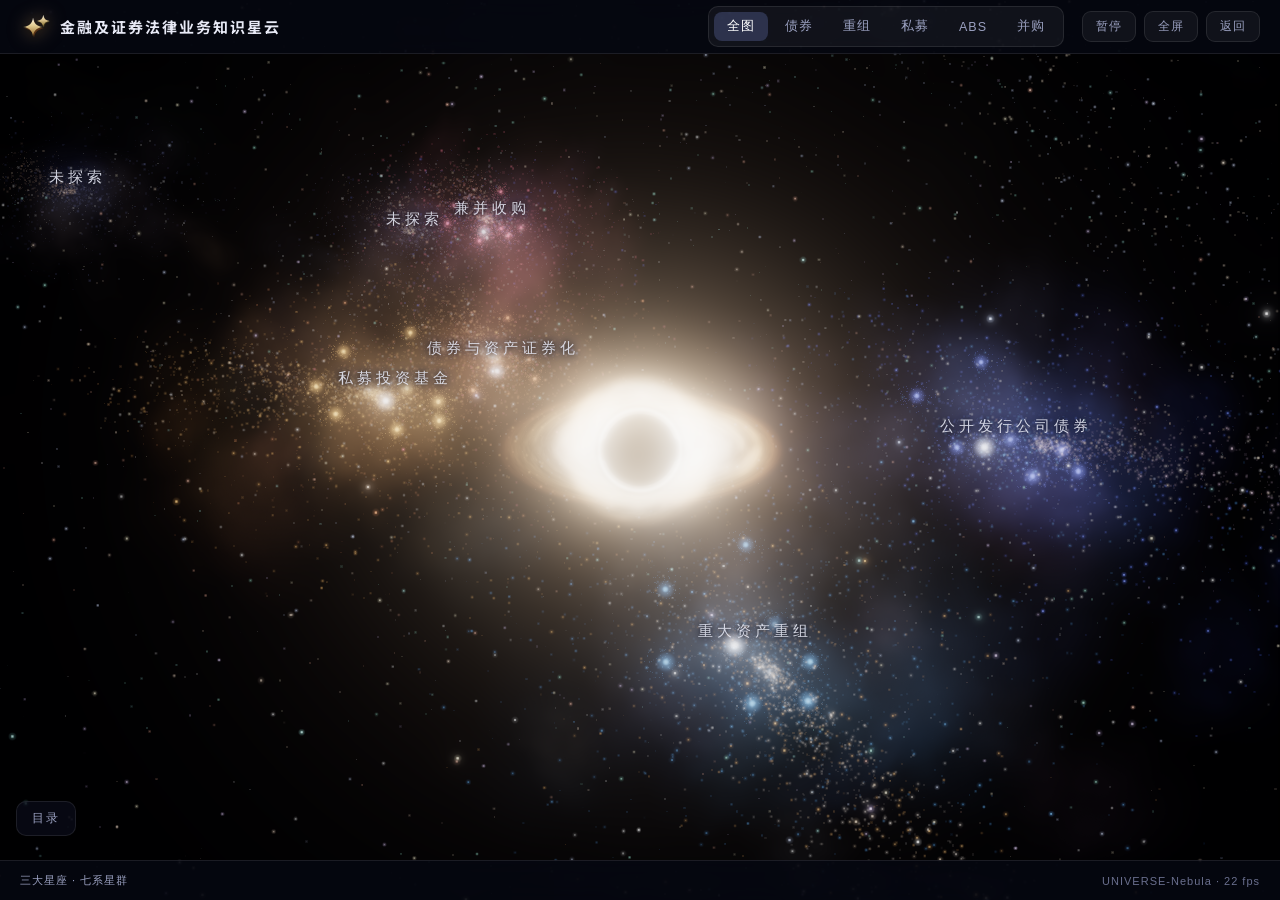
==== knowledge-atlas/index.html @ f50a7dd3 "site: initial deploy (v62 + A1 bond cards)" ====
<!DOCTYPE html>
<html lang="zh-CN">
<head>
<meta charset="UTF-8">
<meta name="viewport" content="width=device-width, initial-scale=1.0">
<title>金融及证券法律业务知识星云 · 王森律师</title>
<!-- 字体已本地化（2026-11-16）：改为本地 fonts.css（子目录故用 ../） -->
<link rel="stylesheet" href="../assets/fonts.css?v=1">
<script type="importmap">
{
  "imports": {
    "three": "./lib/three.module.js",
    "three/addons/": "./lib/addons/"
  }
}
</script>
<style>
  :root {
    --panel-bg: rgba(10, 12, 26, 0.72);
    --panel-border: rgba(255, 255, 255, 0.09);
    --text-main: #e8eaf6;
    --text-dim: #9aa0c0;
    --accent: #8ea2ff;
    --gold: #ffc46b;
  }
  * { margin: 0; padding: 0; box-sizing: border-box; }
  html, body { width: 100%; height: 100%; overflow: hidden; background: #020208; }
  body {
    font-family: "PingFang SC", "Microsoft YaHei", "Source Han Sans SC", sans-serif;
    color: var(--text-main);
  }
  canvas { display: block; }

  .panel {
    position: absolute;
    background: var(--panel-bg);
    border: 1px solid var(--panel-border);
    border-radius: 14px;
    backdrop-filter: blur(14px);
    -webkit-backdrop-filter: blur(14px);
    box-shadow: 0 8px 32px rgba(0,0,0,.45);
  }

  /* ── 顶栏：星云名称最左 + 视角标签页居中 + 功能按钮最右（对标金莉珊站） ── */
  #topbar {
    position: absolute; top: 0; left: 0; right: 0; height: 54px; z-index: 20;
    display: flex; align-items: center; gap: 18px; padding: 0 20px;
    background: rgba(6, 8, 18, 0.80); border-bottom: 1px solid var(--panel-border);
    backdrop-filter: blur(14px); -webkit-backdrop-filter: blur(14px);
  }
  .tb-title { display: flex; align-items: center; gap: 10px; font-family: "Noto Sans SC", "Source Han Sans SC", "Microsoft YaHei", sans-serif; font-size: 15px; font-weight: 700;
    letter-spacing: 2px; margin-right: auto; white-space: nowrap; }
  /* v12：黑洞图标（对标王律参考图：黑球+横向吸积盘+上下光弧） */
  .tb-logo { width: 30px; height: 30px; flex: none; filter: drop-shadow(0 0 9px rgba(255,196,120,.5)) drop-shadow(0 2px 3px rgba(0,0,0,.6)); }
  #tabs { display: flex; gap: 4px; padding: 5px; background: rgba(255,255,255,.05);
    border-radius: 10px; border: 1px solid var(--panel-border); }
  #tabs button {
    border: none; background: transparent; color: var(--text-dim);
    font-size: 12.5px; padding: 6px 13px; border-radius: 8px; cursor: pointer;
    letter-spacing: 1px; transition: all .2s;
  }
  #tabs button:hover { color: var(--text-main); background: rgba(255,255,255,.06); }
  #tabs button.active { color: #fff; background: rgba(142,162,255,.22); }
  .tb-actions { display: flex; gap: 8px; }
  .tb-actions button {
    border: 1px solid var(--panel-border); background: rgba(255,255,255,.05);
    color: var(--text-dim); font-size: 12px; padding: 6px 13px; border-radius: 9px;
    cursor: pointer; letter-spacing: 1px; transition: all .2s;
  }
  .tb-actions button:hover, .tb-actions button.active { color: #fff; background: rgba(142,162,255,.22); border-color: rgba(142,162,255,.4); }

  /* ── 星群目录：左侧（v12：默认收起；高度固定与右侧抽屉对齐 top66→bottom54；z15 被标签正确遮挡关系反转） ── */
  #index-panel { top: 66px; left: 16px; bottom: 54px; width: 322px; z-index: 15; display: flex; flex-direction: column; }
  #index-panel.hidden { display: none; }
  #btn-index-open {
    position: absolute; left: 16px; bottom: 64px; z-index: 19;
    border: 1px solid var(--panel-border); background: var(--panel-bg);
    color: var(--text-dim); font-size: 12px; padding: 8px 15px; border-radius: 10px;
    cursor: pointer; letter-spacing: 2px; backdrop-filter: blur(14px);
    transition: all .2s;
  }
  #btn-index-open:hover { color: #fff; background: rgba(142,162,255,.22); border-color: rgba(142,162,255,.4); }
  #index-panel header { padding: 15px 18px 11px; display: flex; align-items: center; justify-content: space-between; border-bottom: 1px solid var(--panel-border); }
  #index-panel header h2 { font-size: 14.5px; letter-spacing: 3px; }
  #index-close { border: none; background: none; color: var(--text-dim); font-size: 15px; cursor: pointer; }
  #index-close:hover { color: #fff; }
  #search-wrap { padding: 12px 14px 10px; }
  #search-input {
    width: 100%; background: rgba(255,255,255,.06); border: 1px solid var(--panel-border);
    border-radius: 9px; color: var(--text-main); font-size: 12.5px; padding: 9px 13px; outline: none;
  }
  #search-input:focus { border-color: rgba(142,162,255,.5); }
  #search-input::placeholder { color: #5a5f80; }
  #index-list { overflow-y: auto; padding: 4px 10px 14px; flex: 1; }
  #index-list::-webkit-scrollbar { width: 4px; }
  #index-list::-webkit-scrollbar-thumb { background: rgba(255,255,255,.14); border-radius: 2px; }
  .idx-universe { display: block; padding: 11px 13px; border-radius: 10px;
    background: rgba(255,255,255,.05); margin: 4px 0 6px; cursor: pointer; transition: background .15s; }
  .idx-universe:hover { background: rgba(142,162,255,.12); }
  /* v12：UNIVERSE-Nebula 横排小字，名字上方左对齐；点框重置起始视角 */
  .idx-universe .uni-tag { font-size: 8px; letter-spacing: 2.5px; color: #7f89ad; margin-bottom: 4px; }
  .idx-universe .name { font-size: 13.5px; letter-spacing: 2px; }
  .idx-group { display: flex; align-items: center; gap: 9px; padding: 10px 12px; border-radius: 10px;
    background: rgba(255,255,255,.04); margin: 4px 0; cursor: pointer; transition: background .15s; }
  .idx-group:hover { background: rgba(255,255,255,.08); }
  .idx-group.open { background: rgba(255,255,255,.07); }
  .idx-group .dot { width: 8px; height: 8px; border-radius: 50%; flex: none; box-shadow: 0 0 8px currentColor; }
  .idx-group .name { font-size: 12.5px; letter-spacing: 1px; flex: 1; color: var(--text-main); }
  .idx-group .count { font-size: 11px; color: var(--text-dim); }
  .idx-group .arrow { font-size: 10px; color: var(--text-dim); transition: transform .2s; }
  .idx-group.open .arrow { transform: rotate(90deg); }
  .idx-children { display: none; padding: 2px 0 4px 8px; }
  .idx-children.open { display: block; }
  .idx-neb { display: flex; align-items: center; gap: 8px; padding: 8px 10px; margin: 2px 0 2px 10px;
    border-radius: 8px; cursor: pointer; transition: background .15s; }
  .idx-neb:hover { background: rgba(142,162,255,.10); }
  .idx-neb .code { font-size: 9.5px; color: #7f89ad; letter-spacing: 1px; width: 26px; flex: none; }
  .idx-neb .name { font-size: 12.5px; color: var(--text-main); flex: 1; }
  .idx-neb .count { font-size: 10.5px; color: var(--text-dim); }
  .idx-neb .arrow { font-size: 10px; color: var(--text-dim); transition: transform .2s; }
  .idx-neb.open .arrow { transform: rotate(90deg); }
  .idx-nodes { display: none; padding: 0 0 4px 22px; }
  .idx-nodes.open { display: block; }
  .idx-child { display: flex; align-items: center; gap: 8px; padding: 6px 10px; border-radius: 8px; cursor: pointer; }
  .idx-child:hover { background: rgba(142,162,255,.13); }
  .idx-child .code { font-size: 9.5px; color: #7f89ad; letter-spacing: 1px; width: 38px; flex: none; }
  .idx-child .name { font-size: 12px; color: var(--text-main); flex: 1; }
  .idx-child .arrow { font-size: 9px; color: var(--text-dim); }
  .idx-child.has-card .name::after { content: "◈"; color: var(--gold); margin-left: 6px; font-size: 9px; }
  .idx-unexplored { margin: 10px 4px 4px; padding: 11px 13px; border-radius: 10px;
    background: rgba(255,255,255,.03); border: 1px dashed rgba(255,255,255,.10); }
  .idx-unexplored .name { font-size: 12px; color: var(--text-dim); letter-spacing: 1px; }
  .idx-unexplored .note { font-size: 10.5px; color: #6a6f8e; margin-top: 5px; line-height: 1.7; }

  /* ── 详情抽屉（右侧，点星弹出，对标 NODE LENS；z-index 15 压过星云标签 5） ── */
  #drawer {
    top: 66px; right: 16px; bottom: 54px; width: 380px; z-index: 15;
    transform: translateX(430px); transition: transform .35s cubic-bezier(.2,.8,.2,1);
    display: flex; flex-direction: column;
  }
  #drawer.open { transform: translateX(0); }
  #drawer header { padding: 16px 18px 10px; border-bottom: 1px solid var(--panel-border); position: relative; }
  #drawer-tag { font-size: 9px; letter-spacing: 2.5px; color: var(--gold); opacity: .85; margin-bottom: 6px; }
  #drawer header h2 { font-size: 16px; letter-spacing: 1px; padding-right: 28px; }
  #drawer-path { font-size: 11px; color: var(--text-dim); margin-top: 6px; letter-spacing: 1px; }
  #drawer-anchor { font-size: 11px; color: var(--gold); margin-top: 4px; opacity: .85; }
  #drawer-close {
    position: absolute; top: 14px; right: 14px; border: none; background: none;
    color: var(--text-dim); font-size: 17px; cursor: pointer;
  }
  #drawer-close:hover { color: #fff; }
  #drawer-body { overflow-y: auto; padding: 12px 18px 18px; flex: 1; }
  #drawer-body::-webkit-scrollbar { width: 4px; }
  #drawer-body::-webkit-scrollbar-thumb { background: rgba(255,255,255,.14); border-radius: 2px; }
  .drawer-section { margin-bottom: 14px; }
  .drawer-section h3 { font-size: 12px; color: var(--accent); letter-spacing: 2px; margin-bottom: 7px; }
  .leaf-item { font-size: 12.5px; color: var(--text-main); padding: 5px 0 5px 14px; position: relative; opacity: .92; }
  .leaf-item::before { content: "·"; position: absolute; left: 2px; color: var(--gold); }
  .card-field { margin-bottom: 9px; }
  .card-field .fname {
    font-size: 11px; color: var(--gold); letter-spacing: 1px; margin-bottom: 3px;
  }
  .card-field .fname::before { content: "◈ "; font-size: 9px; }
  .card-field .fval { font-size: 12.5px; line-height: 1.75; color: var(--text-main); opacity: .9; }
  .no-card { font-size: 12px; color: var(--text-dim); padding: 8px 0; }
  .drawer-links { font-size: 11.5px; color: var(--text-dim); line-height: 1.9; }
  .drawer-links b { color: var(--accent); font-weight: 500; }

  /* ── 底部信息栏 ── */
  #bottombar {
    position: absolute; bottom: 0; left: 0; right: 0; height: 40px; z-index: 20;
    display: flex; align-items: center; justify-content: space-between; padding: 0 20px;
    background: rgba(6, 8, 18, 0.80); border-top: 1px solid var(--panel-border);
    backdrop-filter: blur(14px); -webkit-backdrop-filter: blur(14px);
    font-size: 11px; color: var(--text-dim); letter-spacing: 1px;
  }
  #bottombar b { color: var(--accent); font-weight: 500; }
  #bottombar .bb-right { color: #6a6f8e; }

  /* 悬停提示 */
  #tooltip {
    position: absolute; pointer-events: none; padding: 7px 12px; border-radius: 8px;
    background: rgba(8,10,22,.88); border: 1px solid var(--panel-border);
    font-size: 12px; letter-spacing: 1px; display: none; z-index: 30; max-width: 300px;
  }
  #tooltip .tt-sub { font-size: 10.5px; color: var(--text-dim); margin-top: 2px; }

  /* 星云名 3D 标注（v11：z-index 5——低于抽屉 15/顶栏 20，侧边栏弹出或标签转到 UI 区域时被正确遮挡） */
  .nebula-label {
    position: absolute; pointer-events: none; transform: translate(-50%, -50%);
    font-size: 15px; letter-spacing: 4px; color: rgba(232,234,246,.88); z-index: 5;
    text-shadow: 0 0 6px rgba(2,2,10,.9), 0 0 14px rgba(2,2,10,.7), 0 0 14px rgba(142,162,255,.45); white-space: nowrap;
  }

  /* v30：三角=仅折叠（指针手型、独立触发）；行其余区域=运镜+折叠 */
  .idx-group .arrow, .idx-neb .arrow { cursor: pointer; }

  @media (max-width: 760px) {
    #index-panel { display: none; }
    #tabs { display: none; }
  }
</style>
</head>
<body>
  <div id="topbar">
    <div class="tb-title">
      <svg class="tb-logo" viewBox="0 0 24 24" aria-hidden="true">
        <defs>
          <linearGradient id="tbStarBody" x1="0" y1="0" x2="0" y2="1">
            <stop offset="0" stop-color="#fff7e0"/>
            <stop offset="0.42" stop-color="#e3cd93"/>
            <stop offset="0.78" stop-color="#b08d4f"/>
            <stop offset="1" stop-color="#7a6234"/>
          </linearGradient>
          <linearGradient id="tbStarHi" x1="0" y1="0" x2="0" y2="1">
            <stop offset="0" stop-color="#ffffff" stop-opacity="0.95"/>
            <stop offset="0.55" stop-color="#ffffff" stop-opacity="0"/>
          </linearGradient>
          <linearGradient id="tbStarBlue" x1="0" y1="0" x2="0" y2="1">
            <stop offset="0" stop-color="#f5ead0"/>
            <stop offset="0.45" stop-color="#d8c08a"/>
            <stop offset="0.8" stop-color="#9a8348"/>
            <stop offset="1" stop-color="#5f5230"/>
          </linearGradient>
          <linearGradient id="tbStarBlueHi" x1="0" y1="0" x2="0" y2="1">
            <stop offset="0" stop-color="#ffffff" stop-opacity="0.95"/>
            <stop offset="0.55" stop-color="#ffffff" stop-opacity="0"/>
          </linearGradient>
        </defs>
        <!-- v23：双子星——主星金橙（大·左下）+ 伴星冰蓝（小·右上错开），各带厚度阴影与受光渐变 -->
        <path d="M10.4 4.6 C11 9 13.4 11.5 18.4 12 C13.4 12.5 11 15 10.4 19.4 C9.8 15 7.4 12.5 2.4 12 C7.4 11.5 9.8 9 10.4 4.6 Z"
              fill="#5e3517" opacity="0.9" transform="translate(0.8 1.1)"/>
        <path d="M10.4 4.6 C11 9 13.4 11.5 18.4 12 C13.4 12.5 11 15 10.4 19.4 C9.8 15 7.4 12.5 2.4 12 C7.4 11.5 9.8 9 10.4 4.6 Z"
              fill="url(#tbStarBody)"/>
        <path d="M10.4 4.6 C11 9 13.4 11.5 18.4 12 L10.4 12 Z" fill="url(#tbStarHi)"/>
        <path d="M18.6 2.4 C18.95 5.2 20.6 6.85 23.6 7.2 C20.6 7.55 18.95 9.2 18.6 12 C18.25 9.2 16.6 7.55 13.6 7.2 C16.6 6.85 18.25 5.2 18.6 2.4 Z"
              fill="#3f3418" opacity="0.9" transform="translate(0.5 0.6)"/>
        <path d="M18.6 2.4 C18.95 5.2 20.6 6.85 23.6 7.2 C20.6 7.55 18.95 9.2 18.6 12 C18.25 9.2 16.6 7.55 13.6 7.2 C16.6 6.85 18.25 5.2 18.6 2.4 Z"
              fill="url(#tbStarBlue)"/>
        <path d="M18.6 2.4 C18.95 5.2 20.6 6.85 23.6 7.2 L18.6 7.2 Z" fill="url(#tbStarBlueHi)"/>
      </svg>
      金融及证券法律业务知识星云
    </div>
    <div id="tabs">
      <button data-tab="all" class="active">全图</button>
      <button data-tab="A1">债券</button>
      <button data-tab="A2">重组</button>
      <button data-tab="B1">私募</button>
      <button data-tab="B2">ABS</button>
      <button data-tab="C1">并购</button>
    </div>
    <div class="tb-actions">
      <button id="btn-drift">暂停</button>
      <button id="btn-fs">全屏</button>
      <button onclick="location.href='../'">返回</button>
    </div>
  </div>

  <button id="btn-index-open">目录</button>
  <div id="index-panel" class="panel hidden">
    <header>
      <h2>星群目录</h2>
      <button id="index-close">✕</button>
    </header>
    <div id="search-wrap">
      <input id="search-input" type="text" placeholder="搜索卡号或标题（如：备案、对赌、要约）">
    </div>
    <div id="index-list"></div>
  </div>

  <div id="drawer" class="panel">
    <header>
      <div id="drawer-tag"></div>
      <h2 id="drawer-title">节点</h2>
      <div id="drawer-path"></div>
      <div id="drawer-anchor"></div>
      <button id="drawer-close">✕</button>
    </header>
    <div id="drawer-body"></div>
  </div>

  <div id="bottombar">
    <div class="bb-left">三大星座 · 七系星群</div>
    <div class="bb-right">UNIVERSE-Nebula · <span id="st-fps">60</span> fps</div>
  </div>

  <div id="tooltip"><div class="tt-name"></div><div class="tt-sub"></div></div>

  <script type="module" src="./engine.js?v=30"></script>
</body>
</html>
---- assets/fonts.css ----
/* 本地字体（Google Fonts 官方精确子集 woff2，覆盖全站实际用字）
 * 完全离线可用，字形与 Google Fonts 版本一致。
 * 若新增大量中文后出现缺字，重跑 craft-tools/localize_fonts3.py 重新生成。
 * 字体文件 35 个，合计 1452KB，覆盖 1339 个字符
 */

@font-face {
  font-family: 'Noto Sans SC';
  font-style: normal;
  font-weight: 400;
  font-display: swap;
  src: url('./fonts/NotoSansSC-400-1.woff2') format('woff2');
  unicode-range: U+20-7e, U+a7, U+b0-b1, U+b7, U+c1, U+c9, U+cd, U+d3, U+d7, U+da, U+dd, U+e1, U+e9, U+ed, U+f3, U+fa, U+fd, U+106-107, U+139-13a, U+143-144, U+154-155, U+15a-15b, U+179-17a, U+1f4-1f5, U+301, U+3b4, U+3c0, U+3c6, U+3c9, U+3ce, U+1e30-1e31, U+1e3e-1e3f, U+1e54-1e55, U+1e82-1e83, U+2013-2014, U+2018-2019, U+201c-201d, U+2026, U+203a, U+2190, U+2192, U+2197, U+2212, U+221d, U+2248, U+2264-2265, U+2460-2469, U+2500, U+2550, U+25a0-25a1, U+25b2-25b3, U+25b6, U+25b8, U+25bc-25bd, U+25c6-25c8, U+25cb, U+25cf, U+2605-2606, U+26a0, U+270f, U+2713, U+2715, U+3000-3002, U+300a-300d, U+3010-3011, U+3014-3015, U+4e00-4e01, U+4e03, U+4e07, U+4e09-4e0b, U+4e0d-4e0e, U+4e13-4e14, U+4e16, U+4e1a, U+4e1c-4e1d, U+4e24-4e25, U+4e28, U+4e2a, U+4e2d, U+4e30, U+4e34, U+4e3a-4e3b, U+4e48-4e49, U+4e4b, U+4e58, U+4e5d, U+4e5f-4e60, U+4e66, U+4e70-4e71, U+4e86, U+4e88-4e89, U+4e8b-4e8c, U+4e8e-4e8f, U+4e91-4e92, U+4e94, U+4e9b, U+4ea4, U+4ea7, U+4eab-4eac, U+4eae, U+4eb2, U+4eba, U+4ebf-4ec0, U+4ec5, U+4eca-4ecb, U+4ecd-4ece, U+4ed6, U+4ed8, U+4ee3-4ee5, U+4ef2, U+4ef6-4ef7, U+4efb, U+4efd, U+4f01, U+4f17-4f1a, U+4f20, U+4f26, U+4f30, U+4f34, U+4f38, U+4f46, U+4f4d-4f4f, U+4f53, U+4f55, U+4f59, U+4f5c, U+4f60, U+4f7f, U+4f8b, U+4f9b, U+4f9d, U+4fa7, U+4fbf, U+4fdd, U+4fe1, U+4fee, U+5012, U+5019, U+501f, U+503a, U+503c, U+503e, U+5047, U+504f, U+505a, U+505c, U+5065, U+507f, U+50a8, U+50cf, U+5141, U+5143, U+5145, U+5148-5149, U+514d;
}
@font-face {
  font-family: 'Noto Sans SC';
  font-style: normal;
  font-weight: 400;
  font-display: swap;
  src: url('./fonts/NotoSansSC-400-2.woff2') format('woff2');
  unicode-range: U+5151, U+5165, U+5168, U+516b-516d, U+5171, U+5173-5174, U+5176-5178, U+517c, U+5185, U+518c-518d, U+5199, U+519c, U+51b0, U+51b2-51b3, U+51b5, U+51b7, U+51bb, U+51c0, U+51c6, U+51cf, U+51d1, U+51e0, U+51ed, U+51f6, U+51fa-51fb, U+51fd, U+5200, U+5206-5207, U+5211-5212, U+5217, U+5219-521b, U+5220, U+5224, U+5229, U+522b, U+5230, U+5236, U+5238, U+523b, U+524d, U+526a, U+526f, U+5272, U+529b, U+529e-52a1, U+52a8-52a9, U+52b3, U+52bf, U+52c9, U+52d2, U+52d8, U+52df, U+52e4, U+52fa, U+52fe-52ff, U+5305, U+5316-5317, U+5339-533a, U+5341, U+5347, U+534a, U+534f, U+5355, U+5357, U+5360-5361, U+5370, U+5373, U+5382, U+5386, U+538b, U+539a, U+539f, U+53bb, U+53c2, U+53c9-53ca, U+53cc-53cd, U+53d1, U+53d6-53d8, U+53e0, U+53e3, U+53e5-53e6, U+53ea, U+53ef-53f0, U+53f3, U+53f7-53f8, U+5404, U+5408, U+540c-540e, U+5411, U+5426, U+542b-542c, U+542f, U+5438, U+5448, U+544a, U+5458, U+5468, U+547c-547d, U+548c, U+54c1, U+54cd, U+54ea, U+552e-552f, U+5546, U+5584, U+5668, U+566a, U+56ca, U+56db, U+56de, U+56e0, U+56e2, U+56f0, U+56f4, U+56fa, U+56fd-56fe, U+5706, U+5728, U+5730, U+5733, U+573a, U+5740, U+5747, U+574f, U+5757, U+575a, U+5760, U+5782, U+5784, U+578b, U+57c3, U+57ce, U+57df, U+57f9-57fa, U+5806, U+5883, U+589e, U+58a8, U+58f0, U+58f3, U+5904, U+5907, U+590d, U+5916, U+591a, U+591f, U+5927, U+5929-592a, U+592e, U+5931, U+5934, U+5938-5939, U+5947, U+594f, U+5956-5957, U+597d, U+5982, U+59cb, U+59d3-59d4, U+59fb, U+5a5a, U+5a92, U+5b50, U+5b57-5b58, U+5b66, U+5b70, U+5b83, U+5b85, U+5b87, U+5b89, U+5b8b-5b8c, U+5b98-5b9a, U+5b9e, U+5ba1-5ba4, U+5bb6, U+5bb9, U+5bbd, U+5bc6, U+5bcc, U+5bdf, U+5bf8-5bf9, U+5bfc, U+5c01, U+5c06, U+5c0f, U+5c11, U+5c18, U+5c31, U+5c3a, U+5c3d-5c3e, U+5c40, U+5c42, U+5c45, U+5c49-5c4a, U+5c4f, U+5c55, U+5c5e, U+5c65, U+5c97, U+5cf0, U+5ddd-5dde, U+5de5-5de6, U+5dee, U+5df1-5df2, U+5e02-5e03, U+5e08, U+5e0c, U+5e26, U+5e38, U+5e42, U+5e45, U+5e55, U+5e72-5e74, U+5e76, U+5e7f, U+5e8f, U+5e93-5e95, U+5e9c, U+5e9f, U+5ea6-5ea7, U+5ead, U+5ec9, U+5ef6;
}
@font-face {
  font-family: 'Noto Sans SC';
  font-style: normal;
  font-weight: 400;
  font-display: swap;
  src: url('./fonts/NotoSansSC-400-3.woff2') format('woff2');
  unicode-range: U+5efa, U+5f00, U+5f02, U+5f04, U+5f0f, U+5f15, U+5f20, U+5f25, U+5f27, U+5f39-5f3a, U+5f52-5f53, U+5f55, U+5f62, U+5f69, U+5f71, U+5f7c, U+5f80-5f81, U+5f84-5f85, U+5f88, U+5f8b, U+5f97, U+5faa, U+5fae, U+5fb7, U+5fc3, U+5fc5, U+5fd8, U+5feb, U+5ff5, U+5ffd, U+6001, U+601d, U+6025, U+6027, U+603b, U+6052, U+6062, U+606f-6070, U+6089, U+60ac, U+60c5, U+60ef, U+60f3, U+610f, U+611f, U+613f, U+6162, U+6210-6211, U+6216, U+622a, U+6237, U+623f-6241, U+624b, U+624d, U+6253, U+6258, U+6263, U+6267, U+6269, U+626b, U+6279, U+627e-6280, U+628a, U+6295, U+6298, U+62a4-62a5, U+62ab, U+62b5, U+62bc-62bd, U+62c5-62c6, U+62c9, U+62d6, U+62e5-62e7, U+62e9, U+62ec, U+62f1, U+62fc-62fd, U+62ff, U+6301-6302, U+6307, U+6309, U+6311, U+6321, U+635f, U+6362, U+636e, U+6389, U+6392, U+63a2, U+63a5, U+63a7-63a8, U+63aa, U+63c9, U+63cf-63d0, U+63d2, U+63ed, U+63f4, U+641c, U+642d, U+6446-6447, U+6458, U+6491, U+649e, U+64a4, U+64ad, U+64c5, U+64cd-64ce, U+652f, U+6536, U+6539, U+653e-653f, U+6545, U+6548, U+6551, U+655b, U+6563, U+6570, U+6574, U+6587, U+6591, U+6597, U+6599, U+659c, U+65ad, U+65b0, U+65b9, U+65bd, U+65c5, U+65cb, U+65cf, U+65e0, U+65e2, U+65e5-65e7, U+65f6, U+6606, U+660e, U+6613, U+661f-6620, U+662f, U+663e, U+6655, U+666e-666f, U+667a, U+6682, U+6696-6697, U+66a8, U+66f4, U+66fe-6700, U+6708-6709, U+670d, U+671b, U+671d, U+671f, U+672a-672c, U+672f, U+673a, U+6742-6743, U+6746, U+6750, U+675c, U+675f, U+6761, U+6765, U+676d, U+677e-677f, U+6781, U+6784, U+6790, U+679c, U+67a2, U+67b6, U+67c4, U+67d0, U+67d3-67d4, U+67e5, U+6807, U+680f, U+6811, U+6821, U+6837-6839, U+683c, U+6846, U+6848, U+684c, U+6863, U+6865, U+68b3, U+68c0, U+68ee, U+692d, U+695a, U+697c, U+6982, U+69db, U+6a21, U+6a2a, U+6a59, U+6b20-6b22, U+6b3e, U+6b62-6b65, U+6b67, U+6b7b, U+6b8a-6b8b, U+6bb5, U+6bcd, U+6bcf, U+6bd4-6bd5, U+6bdb, U+6beb, U+6c11, U+6c14, U+6c34, U+6c38, U+6c42, U+6c47, U+6c5f, U+6c89, U+6c9f, U+6ca1, U+6caa, U+6cb3, U+6cb9, U+6cbb, U+6cbf, U+6cc4, U+6cd5, U+6ce8, U+6d01, U+6d1e, U+6d3b, U+6d3e, U+6d41, U+6d45, U+6d4b, U+6d4e-6d4f;
}
@font-face {
  font-family: 'Noto Sans SC';
  font-style: normal;
  font-weight: 400;
  font-display: swap;
  src: url('./fonts/NotoSansSC-400-4.woff2') format('woff2');
  unicode-range: U+6d6e, U+6d77, U+6d88-6d89, U+6da6, U+6dc0, U+6de1, U+6df1, U+6df7, U+6e05, U+6e10, U+6e21, U+6e29, U+6e32, U+6e90, U+6ea2, U+6eb6, U+6eda, U+6ee1, U+6f02, U+6f0f, U+6fc0, U+7075, U+70b9, U+70c1, U+70e6, U+7136, U+7167, U+719f, U+7206, U+7247-7248, U+724c, U+7279, U+72b6, U+72ec, U+732e, U+7387, U+7389, U+738b, U+7391, U+73af-73b0, U+73bb, U+73c0, U+73ca, U+73e0, U+7403, U+7406, U+7425, U+7434, U+7455, U+7483, U+7487, U+751f, U+7528, U+7531, U+7533, U+7535, U+753b, U+754c, U+7559, U+7565, U+758f, U+7591, U+75ab, U+75b5, U+75d5, U+767b, U+767d-767e, U+7684, U+76ae, U+76ca, U+76d1-76d2, U+76d6, U+76d8, U+76ee, U+76f4, U+76f8, U+7701, U+7709, U+770b, U+771f, U+773c, U+7740, U+7763, U+77e5, U+77ed-77ee, U+7801, U+7814, U+7834, U+7840, U+786c, U+786e, U+788d, U+7891, U+78b0, U+793a, U+795e, U+7968, U+7981, U+79bb, U+79c1, U+79cd, U+79d1-79d2, U+79df, U+79ef-79f0, U+79fb, U+7a00, U+7a0b, U+7a0d, U+7a3f, U+7a76, U+7a7a, U+7a81, U+7a84, U+7a97, U+7acb, U+7ad6, U+7ad9, U+7ade-7ae0, U+7aef, U+7b14, U+7b26, U+7b28, U+7b2c, U+7b49, U+7b52, U+7b54, U+7b56, U+7b79, U+7b7e, U+7b80, U+7b97, U+7ba1, U+7bb1, U+7bc7, U+7c07, U+7c3f, U+7c73, U+7c7b, U+7c92, U+7c97, U+7cbe, U+7cca, U+7cd9, U+7cfb, U+7d20, U+7d22, U+7d27, U+7d2b, U+7d2f, U+7ea0, U+7ea2, U+7ea6-7ea7, U+7eaa, U+7eac, U+7eaf, U+7eb3, U+7eb5, U+7eb7-7eb9, U+7ebf, U+7ec4, U+7ec6-7ec8, U+7ecd, U+7ecf, U+7ed3, U+7ed9, U+7edc, U+7edf, U+7ee7, U+7ee9, U+7eed, U+7ef4, U+7efc, U+7eff, U+7f13, U+7f15-7f16, U+7f18, U+7f1d, U+7f29-7f2a, U+7f34, U+7f3a, U+7f51, U+7f5a, U+7f6e, U+7f72, U+7fa4, U+7ffb, U+8003, U+8005, U+800c, U+804c, U+8054, U+8058, U+805a, U+806a, U+8096, U+80a1, U+80a9, U+80af, U+80cc, U+80f6, U+80fd, U+810a, U+8111, U+81ea, U+81f3-81f4, U+820d, U+822a, U+822c, U+826f, U+8272, U+827a, U+8282, U+82b1, U+82e5, U+82f1, U+8303, U+8361, U+8363, U+8389, U+83b7, U+83f1, U+8425, U+843d, U+8463, U+84dd, U+8584, U+85cf, U+865a, U+878d, U+87ba, U+884c-884d, U+8854, U+8861, U+8865, U+8868, U+8870, U+88ab, U+88c1, U+88c5, U+897f, U+8981, U+8986, U+89c1-89c2, U+89c4, U+89c6, U+89c8-89c9, U+89d2, U+89e3, U+89e6, U+8a89, U+8b66, U+8ba1-8ba2, U+8ba4, U+8ba9, U+8bad-8bae, U+8bb0, U+8bb8;
}
@font-face {
  font-family: 'Noto Sans SC';
  font-style: normal;
  font-weight: 400;
  font-display: swap;
  src: url('./fonts/NotoSansSC-400-5.woff2') format('woff2');
  unicode-range: U+8bba, U+8bbc, U+8bbe-8bbf, U+8bc1, U+8bc4, U+8bc6, U+8bc9, U+8bcd, U+8bd5, U+8bda, U+8bdd, U+8be2, U+8be5-8be6, U+8bed, U+8bef, U+8bf4, U+8bf7, U+8bfa-8bfb, U+8c03, U+8c08, U+8c13, U+8c26, U+8c31, U+8c41, U+8c46, U+8c61, U+8d1f, U+8d22-8d23, U+8d25-8d26, U+8d28, U+8d2d, U+8d34, U+8d37, U+8d41, U+8d44, U+8d4b-8d4c, U+8d4e, U+8d54, U+8d56, U+8d5b, U+8d64, U+8d70, U+8d77, U+8d85, U+8d8a-8d8b, U+8db3, U+8dc3, U+8dd1, U+8ddd, U+8ddf, U+8de8, U+8def, U+8df3, U+8df5, U+8e2a, U+8eab, U+8f66, U+8f68, U+8f6c, U+8f6e-8f6f, U+8f7d, U+8f83, U+8f85, U+8f89, U+8f91, U+8f93, U+8fb9, U+8fbe, U+8fc7, U+8fce, U+8fd0-8fd1, U+8fd4, U+8fd8-8fd9, U+8fdb-8fdf, U+8ff0, U+8ff9, U+8ffd, U+9000-9002, U+9009, U+900f-9010, U+9014, U+901a, U+901f, U+9047, U+904d, U+9053, U+9057, U+906e, U+907f, U+90a3, U+90ae, U+90bb, U+90e8, U+90fd, U+914d, U+91ca, U+91cc-91cf, U+91d1, U+9274, U+9488-9489, U+949f, U+94ae, U+94dc, U+94f6, U+94fa, U+94fe, U+9500-9501, U+9519-951a, U+9526, U+955c, U+957f, U+95e8, U+95ea, U+95ed-95ee, U+95f4, U+9605, U+9608, U+961f, U+9632-9634, U+9636, U+9644-9646, U+9648, U+964d, U+9650, U+9662, U+9664, U+9669, U+9677, U+9686, U+968f-9690, U+9694, U+9699, U+969c, U+96be, U+96c6, U+96f6, U+96fe, U+9700, U+9732, U+9752, U+9759, U+975e, U+9760, U+9762, U+9769, U+9875-9876, U+9879-987b, U+987e, U+9884, U+9886, U+9891, U+9897-9898, U+989c-989d, U+98ce, U+98de, U+9970-9971, U+9988, U+9996, U+9a71, U+9a7b, U+9a8c, U+9a91, U+9aa4, U+9aa8, U+9ad8, U+9ebb, U+9ed1, U+9ed8, U+9f50, U+9f99, U+fe0f, U+ff01, U+ff08-ff09, U+ff0b-ff0d, U+ff0f, U+ff1a-ff1b, U+ff1d, U+ff1f, U+ff5c, U+ff5e;
}
@font-face {
  font-family: 'Noto Sans SC';
  font-style: normal;
  font-weight: 500;
  font-display: swap;
  src: url('./fonts/NotoSansSC-500-1.woff2') format('woff2');
  unicode-range: U+20-7e, U+a7, U+b0-b1, U+b7, U+c1, U+c9, U+cd, U+d3, U+d7, U+da, U+dd, U+e1, U+e9, U+ed, U+f3, U+fa, U+fd, U+106-107, U+139-13a, U+143-144, U+154-155, U+15a-15b, U+179-17a, U+1f4-1f5, U+301, U+3b4, U+3c0, U+3c6, U+3c9, U+3ce, U+1e30-1e31, U+1e3e-1e3f, U+1e54-1e55, U+1e82-1e83, U+2013-2014, U+2018-2019, U+201c-201d, U+2026, U+203a, U+2190, U+2192, U+2197, U+2212, U+221d, U+2248, U+2264-2265, U+2460-2469, U+2500, U+2550, U+25a0-25a1, U+25b2-25b3, U+25b6, U+25b8, U+25bc-25bd, U+25c6-25c8, U+25cb, U+25cf, U+2605-2606, U+26a0, U+270f, U+2713, U+2715, U+3000-3002, U+300a-300d, U+3010-3011, U+3014-3015, U+4e00-4e01, U+4e03, U+4e07, U+4e09-4e0b, U+4e0d-4e0e, U+4e13-4e14, U+4e16, U+4e1a, U+4e1c-4e1d, U+4e24-4e25, U+4e28, U+4e2a, U+4e2d, U+4e30, U+4e34, U+4e3a-4e3b, U+4e48-4e49, U+4e4b, U+4e58, U+4e5d, U+4e5f-4e60, U+4e66, U+4e70-4e71, U+4e86, U+4e88-4e89, U+4e8b-4e8c, U+4e8e-4e8f, U+4e91-4e92, U+4e94, U+4e9b, U+4ea4, U+4ea7, U+4eab-4eac, U+4eae, U+4eb2, U+4eba, U+4ebf-4ec0, U+4ec5, U+4eca-4ecb, U+4ecd-4ece, U+4ed6, U+4ed8, U+4ee3-4ee5, U+4ef2, U+4ef6-4ef7, U+4efb, U+4efd, U+4f01, U+4f17-4f1a, U+4f20, U+4f26, U+4f30, U+4f34, U+4f38, U+4f46, U+4f4d-4f4f, U+4f53, U+4f55, U+4f59, U+4f5c, U+4f60, U+4f7f, U+4f8b, U+4f9b, U+4f9d, U+4fa7, U+4fbf, U+4fdd, U+4fe1, U+4fee, U+5012, U+5019, U+501f, U+503a, U+503c, U+503e, U+5047, U+504f, U+505a, U+505c, U+5065, U+507f, U+50a8, U+50cf, U+5141, U+5143, U+5145, U+5148-5149, U+514d;
}
@font-face {
  font-family: 'Noto Sans SC';
  font-style: normal;
  font-weight: 500;
  font-display: swap;
  src: url('./fonts/NotoSansSC-500-2.woff2') format('woff2');
  unicode-range: U+5151, U+5165, U+5168, U+516b-516d, U+5171, U+5173-5174, U+5176-5178, U+517c, U+5185, U+518c-518d, U+5199, U+519c, U+51b0, U+51b2-51b3, U+51b5, U+51b7, U+51bb, U+51c0, U+51c6, U+51cf, U+51d1, U+51e0, U+51ed, U+51f6, U+51fa-51fb, U+51fd, U+5200, U+5206-5207, U+5211-5212, U+5217, U+5219-521b, U+5220, U+5224, U+5229, U+522b, U+5230, U+5236, U+5238, U+523b, U+524d, U+526a, U+526f, U+5272, U+529b, U+529e-52a1, U+52a8-52a9, U+52b3, U+52bf, U+52c9, U+52d2, U+52d8, U+52df, U+52e4, U+52fa, U+52fe-52ff, U+5305, U+5316-5317, U+5339-533a, U+5341, U+5347, U+534a, U+534f, U+5355, U+5357, U+5360-5361, U+5370, U+5373, U+5382, U+5386, U+538b, U+539a, U+539f, U+53bb, U+53c2, U+53c9-53ca, U+53cc-53cd, U+53d1, U+53d6-53d8, U+53e0, U+53e3, U+53e5-53e6, U+53ea, U+53ef-53f0, U+53f3, U+53f7-53f8, U+5404, U+5408, U+540c-540e, U+5411, U+5426, U+542b-542c, U+542f, U+5438, U+5448, U+544a, U+5458, U+5468, U+547c-547d, U+548c, U+54c1, U+54cd, U+54ea, U+552e-552f, U+5546, U+5584, U+5668, U+566a, U+56ca, U+56db, U+56de, U+56e0, U+56e2, U+56f0, U+56f4, U+56fa, U+56fd-56fe, U+5706, U+5728, U+5730, U+5733, U+573a, U+5740, U+5747, U+574f, U+5757, U+575a, U+5760, U+5782, U+5784, U+578b, U+57c3, U+57ce, U+57df, U+57f9-57fa, U+5806, U+5883, U+589e, U+58a8, U+58f0, U+58f3, U+5904, U+5907, U+590d, U+5916, U+591a, U+591f, U+5927, U+5929-592a, U+592e, U+5931, U+5934, U+5938-5939, U+5947, U+594f, U+5956-5957, U+597d, U+5982, U+59cb, U+59d3-59d4, U+59fb, U+5a5a, U+5a92, U+5b50, U+5b57-5b58, U+5b66, U+5b70, U+5b83, U+5b85, U+5b87, U+5b89, U+5b8b-5b8c, U+5b98-5b9a, U+5b9e, U+5ba1-5ba4, U+5bb6, U+5bb9, U+5bbd, U+5bc6, U+5bcc, U+5bdf, U+5bf8-5bf9, U+5bfc, U+5c01, U+5c06, U+5c0f, U+5c11, U+5c18, U+5c31, U+5c3a, U+5c3d-5c3e, U+5c40, U+5c42, U+5c45, U+5c49-5c4a, U+5c4f, U+5c55, U+5c5e, U+5c65, U+5c97, U+5cf0, U+5ddd-5dde, U+5de5-5de6, U+5dee, U+5df1-5df2, U+5e02-5e03, U+5e08, U+5e0c, U+5e26, U+5e38, U+5e42, U+5e45, U+5e55, U+5e72-5e74, U+5e76, U+5e7f, U+5e8f, U+5e93-5e95, U+5e9c, U+5e9f, U+5ea6-5ea7, U+5ead, U+5ec9, U+5ef6;
}
@font-face {
  font-family: 'Noto Sans SC';
  font-style: normal;
  font-weight: 500;
  font-display: swap;
  src: url('./fonts/NotoSansSC-500-3.woff2') format('woff2');
  unicode-range: U+5efa, U+5f00, U+5f02, U+5f04, U+5f0f, U+5f15, U+5f20, U+5f25, U+5f27, U+5f39-5f3a, U+5f52-5f53, U+5f55, U+5f62, U+5f69, U+5f71, U+5f7c, U+5f80-5f81, U+5f84-5f85, U+5f88, U+5f8b, U+5f97, U+5faa, U+5fae, U+5fb7, U+5fc3, U+5fc5, U+5fd8, U+5feb, U+5ff5, U+5ffd, U+6001, U+601d, U+6025, U+6027, U+603b, U+6052, U+6062, U+606f-6070, U+6089, U+60ac, U+60c5, U+60ef, U+60f3, U+610f, U+611f, U+613f, U+6162, U+6210-6211, U+6216, U+622a, U+6237, U+623f-6241, U+624b, U+624d, U+6253, U+6258, U+6263, U+6267, U+6269, U+626b, U+6279, U+627e-6280, U+628a, U+6295, U+6298, U+62a4-62a5, U+62ab, U+62b5, U+62bc-62bd, U+62c5-62c6, U+62c9, U+62d6, U+62e5-62e7, U+62e9, U+62ec, U+62f1, U+62fc-62fd, U+62ff, U+6301-6302, U+6307, U+6309, U+6311, U+6321, U+635f, U+6362, U+636e, U+6389, U+6392, U+63a2, U+63a5, U+63a7-63a8, U+63aa, U+63c9, U+63cf-63d0, U+63d2, U+63ed, U+63f4, U+641c, U+642d, U+6446-6447, U+6458, U+6491, U+649e, U+64a4, U+64ad, U+64c5, U+64cd-64ce, U+652f, U+6536, U+6539, U+653e-653f, U+6545, U+6548, U+6551, U+655b, U+6563, U+6570, U+6574, U+6587, U+6591, U+6597, U+6599, U+659c, U+65ad, U+65b0, U+65b9, U+65bd, U+65c5, U+65cb, U+65cf, U+65e0, U+65e2, U+65e5-65e7, U+65f6, U+6606, U+660e, U+6613, U+661f-6620, U+662f, U+663e, U+6655, U+666e-666f, U+667a, U+6682, U+6696-6697, U+66a8, U+66f4, U+66fe-6700, U+6708-6709, U+670d, U+671b, U+671d, U+671f, U+672a-672c, U+672f, U+673a, U+6742-6743, U+6746, U+6750, U+675c, U+675f, U+6761, U+6765, U+676d, U+677e-677f, U+6781, U+6784, U+6790, U+679c, U+67a2, U+67b6, U+67c4, U+67d0, U+67d3-67d4, U+67e5, U+6807, U+680f, U+6811, U+6821, U+6837-6839, U+683c, U+6846, U+6848, U+684c, U+6863, U+6865, U+68b3, U+68c0, U+68ee, U+692d, U+695a, U+697c, U+6982, U+69db, U+6a21, U+6a2a, U+6a59, U+6b20-6b22, U+6b3e, U+6b62-6b65, U+6b67, U+6b7b, U+6b8a-6b8b, U+6bb5, U+6bcd, U+6bcf, U+6bd4-6bd5, U+6bdb, U+6beb, U+6c11, U+6c14, U+6c34, U+6c38, U+6c42, U+6c47, U+6c5f, U+6c89, U+6c9f, U+6ca1, U+6caa, U+6cb3, U+6cb9, U+6cbb, U+6cbf, U+6cc4, U+6cd5, U+6ce8, U+6d01, U+6d1e, U+6d3b, U+6d3e, U+6d41, U+6d45, U+6d4b, U+6d4e-6d4f;
}
@font-face {
  font-family: 'Noto Sans SC';
  font-style: normal;
  font-weight: 500;
  font-display: swap;
  src: url('./fonts/NotoSansSC-500-4.woff2') format('woff2');
  unicode-range: U+6d6e, U+6d77, U+6d88-6d89, U+6da6, U+6dc0, U+6de1, U+6df1, U+6df7, U+6e05, U+6e10, U+6e21, U+6e29, U+6e32, U+6e90, U+6ea2, U+6eb6, U+6eda, U+6ee1, U+6f02, U+6f0f, U+6fc0, U+7075, U+70b9, U+70c1, U+70e6, U+7136, U+7167, U+719f, U+7206, U+7247-7248, U+724c, U+7279, U+72b6, U+72ec, U+732e, U+7387, U+7389, U+738b, U+7391, U+73af-73b0, U+73bb, U+73c0, U+73ca, U+73e0, U+7403, U+7406, U+7425, U+7434, U+7455, U+7483, U+7487, U+751f, U+7528, U+7531, U+7533, U+7535, U+753b, U+754c, U+7559, U+7565, U+758f, U+7591, U+75ab, U+75b5, U+75d5, U+767b, U+767d-767e, U+7684, U+76ae, U+76ca, U+76d1-76d2, U+76d6, U+76d8, U+76ee, U+76f4, U+76f8, U+7701, U+7709, U+770b, U+771f, U+773c, U+7740, U+7763, U+77e5, U+77ed-77ee, U+7801, U+7814, U+7834, U+7840, U+786c, U+786e, U+788d, U+7891, U+78b0, U+793a, U+795e, U+7968, U+7981, U+79bb, U+79c1, U+79cd, U+79d1-79d2, U+79df, U+79ef-79f0, U+79fb, U+7a00, U+7a0b, U+7a0d, U+7a3f, U+7a76, U+7a7a, U+7a81, U+7a84, U+7a97, U+7acb, U+7ad6, U+7ad9, U+7ade-7ae0, U+7aef, U+7b14, U+7b26, U+7b28, U+7b2c, U+7b49, U+7b52, U+7b54, U+7b56, U+7b79, U+7b7e, U+7b80, U+7b97, U+7ba1, U+7bb1, U+7bc7, U+7c07, U+7c3f, U+7c73, U+7c7b, U+7c92, U+7c97, U+7cbe, U+7cca, U+7cd9, U+7cfb, U+7d20, U+7d22, U+7d27, U+7d2b, U+7d2f, U+7ea0, U+7ea2, U+7ea6-7ea7, U+7eaa, U+7eac, U+7eaf, U+7eb3, U+7eb5, U+7eb7-7eb9, U+7ebf, U+7ec4, U+7ec6-7ec8, U+7ecd, U+7ecf, U+7ed3, U+7ed9, U+7edc, U+7edf, U+7ee7, U+7ee9, U+7eed, U+7ef4, U+7efc, U+7eff, U+7f13, U+7f15-7f16, U+7f18, U+7f1d, U+7f29-7f2a, U+7f34, U+7f3a, U+7f51, U+7f5a, U+7f6e, U+7f72, U+7fa4, U+7ffb, U+8003, U+8005, U+800c, U+804c, U+8054, U+8058, U+805a, U+806a, U+8096, U+80a1, U+80a9, U+80af, U+80cc, U+80f6, U+80fd, U+810a, U+8111, U+81ea, U+81f3-81f4, U+820d, U+822a, U+822c, U+826f, U+8272, U+827a, U+8282, U+82b1, U+82e5, U+82f1, U+8303, U+8361, U+8363, U+8389, U+83b7, U+83f1, U+8425, U+843d, U+8463, U+84dd, U+8584, U+85cf, U+865a, U+878d, U+87ba, U+884c-884d, U+8854, U+8861, U+8865, U+8868, U+8870, U+88ab, U+88c1, U+88c5, U+897f, U+8981, U+8986, U+89c1-89c2, U+89c4, U+89c6, U+89c8-89c9, U+89d2, U+89e3, U+89e6, U+8a89, U+8b66, U+8ba1-8ba2, U+8ba4, U+8ba9, U+8bad-8bae, U+8bb0, U+8bb8;
}
@font-face {
  font-family: 'Noto Sans SC';
  font-style: normal;
  font-weight: 500;
  font-display: swap;
  src: url('./fonts/NotoSansSC-500-5.woff2') format('woff2');
  unicode-range: U+8bba, U+8bbc, U+8bbe-8bbf, U+8bc1, U+8bc4, U+8bc6, U+8bc9, U+8bcd, U+8bd5, U+8bda, U+8bdd, U+8be2, U+8be5-8be6, U+8bed, U+8bef, U+8bf4, U+8bf7, U+8bfa-8bfb, U+8c03, U+8c08, U+8c13, U+8c26, U+8c31, U+8c41, U+8c46, U+8c61, U+8d1f, U+8d22-8d23, U+8d25-8d26, U+8d28, U+8d2d, U+8d34, U+8d37, U+8d41, U+8d44, U+8d4b-8d4c, U+8d4e, U+8d54, U+8d56, U+8d5b, U+8d64, U+8d70, U+8d77, U+8d85, U+8d8a-8d8b, U+8db3, U+8dc3, U+8dd1, U+8ddd, U+8ddf, U+8de8, U+8def, U+8df3, U+8df5, U+8e2a, U+8eab, U+8f66, U+8f68, U+8f6c, U+8f6e-8f6f, U+8f7d, U+8f83, U+8f85, U+8f89, U+8f91, U+8f93, U+8fb9, U+8fbe, U+8fc7, U+8fce, U+8fd0-8fd1, U+8fd4, U+8fd8-8fd9, U+8fdb-8fdf, U+8ff0, U+8ff9, U+8ffd, U+9000-9002, U+9009, U+900f-9010, U+9014, U+901a, U+901f, U+9047, U+904d, U+9053, U+9057, U+906e, U+907f, U+90a3, U+90ae, U+90bb, U+90e8, U+90fd, U+914d, U+91ca, U+91cc-91cf, U+91d1, U+9274, U+9488-9489, U+949f, U+94ae, U+94dc, U+94f6, U+94fa, U+94fe, U+9500-9501, U+9519-951a, U+9526, U+955c, U+957f, U+95e8, U+95ea, U+95ed-95ee, U+95f4, U+9605, U+9608, U+961f, U+9632-9634, U+9636, U+9644-9646, U+9648, U+964d, U+9650, U+9662, U+9664, U+9669, U+9677, U+9686, U+968f-9690, U+9694, U+9699, U+969c, U+96be, U+96c6, U+96f6, U+96fe, U+9700, U+9732, U+9752, U+9759, U+975e, U+9760, U+9762, U+9769, U+9875-9876, U+9879-987b, U+987e, U+9884, U+9886, U+9891, U+9897-9898, U+989c-989d, U+98ce, U+98de, U+9970-9971, U+9988, U+9996, U+9a71, U+9a7b, U+9a8c, U+9a91, U+9aa4, U+9aa8, U+9ad8, U+9ebb, U+9ed1, U+9ed8, U+9f50, U+9f99, U+fe0f, U+ff01, U+ff08-ff09, U+ff0b-ff0d, U+ff0f, U+ff1a-ff1b, U+ff1d, U+ff1f, U+ff5c, U+ff5e;
}
@font-face {
  font-family: 'Noto Sans SC';
  font-style: normal;
  font-weight: 600;
  font-display: swap;
  src: url('./fonts/NotoSansSC-600-1.woff2') format('woff2');
  unicode-range: U+20-7e, U+a7, U+b0-b1, U+b7, U+c1, U+c9, U+cd, U+d3, U+d7, U+da, U+dd, U+e1, U+e9, U+ed, U+f3, U+fa, U+fd, U+106-107, U+139-13a, U+143-144, U+154-155, U+15a-15b, U+179-17a, U+1f4-1f5, U+301, U+3b4, U+3c0, U+3c6, U+3c9, U+3ce, U+1e30-1e31, U+1e3e-1e3f, U+1e54-1e55, U+1e82-1e83, U+2013-2014, U+2018-2019, U+201c-201d, U+2026, U+203a, U+2190, U+2192, U+2197, U+2212, U+221d, U+2248, U+2264-2265, U+2460-2469, U+2500, U+2550, U+25a0-25a1, U+25b2-25b3, U+25b6, U+25b8, U+25bc-25bd, U+25c6-25c8, U+25cb, U+25cf, U+2605-2606, U+26a0, U+270f, U+2713, U+2715, U+3000-3002, U+300a-300d, U+3010-3011, U+3014-3015, U+4e00-4e01, U+4e03, U+4e07, U+4e09-4e0b, U+4e0d-4e0e, U+4e13-4e14, U+4e16, U+4e1a, U+4e1c-4e1d, U+4e24-4e25, U+4e28, U+4e2a, U+4e2d, U+4e30, U+4e34, U+4e3a-4e3b, U+4e48-4e49, U+4e4b, U+4e58, U+4e5d, U+4e5f-4e60, U+4e66, U+4e70-4e71, U+4e86, U+4e88-4e89, U+4e8b-4e8c, U+4e8e-4e8f, U+4e91-4e92, U+4e94, U+4e9b, U+4ea4, U+4ea7, U+4eab-4eac, U+4eae, U+4eb2, U+4eba, U+4ebf-4ec0, U+4ec5, U+4eca-4ecb, U+4ecd-4ece, U+4ed6, U+4ed8, U+4ee3-4ee5, U+4ef2, U+4ef6-4ef7, U+4efb, U+4efd, U+4f01, U+4f17-4f1a, U+4f20, U+4f26, U+4f30, U+4f34, U+4f38, U+4f46, U+4f4d-4f4f, U+4f53, U+4f55, U+4f59, U+4f5c, U+4f60, U+4f7f, U+4f8b, U+4f9b, U+4f9d, U+4fa7, U+4fbf, U+4fdd, U+4fe1, U+4fee, U+5012, U+5019, U+501f, U+503a, U+503c, U+503e, U+5047, U+504f, U+505a, U+505c, U+5065, U+507f, U+50a8, U+50cf, U+5141, U+5143, U+5145, U+5148-5149, U+514d;
}
@font-face {
  font-family: 'Noto Sans SC';
  font-style: normal;
  font-weight: 600;
  font-display: swap;
  src: url('./fonts/NotoSansSC-600-2.woff2') format('woff2');
  unicode-range: U+5151, U+5165, U+5168, U+516b-516d, U+5171, U+5173-5174, U+5176-5178, U+517c, U+5185, U+518c-518d, U+5199, U+519c, U+51b0, U+51b2-51b3, U+51b5, U+51b7, U+51bb, U+51c0, U+51c6, U+51cf, U+51d1, U+51e0, U+51ed, U+51f6, U+51fa-51fb, U+51fd, U+5200, U+5206-5207, U+5211-5212, U+5217, U+5219-521b, U+5220, U+5224, U+5229, U+522b, U+5230, U+5236, U+5238, U+523b, U+524d, U+526a, U+526f, U+5272, U+529b, U+529e-52a1, U+52a8-52a9, U+52b3, U+52bf, U+52c9, U+52d2, U+52d8, U+52df, U+52e4, U+52fa, U+52fe-52ff, U+5305, U+5316-5317, U+5339-533a, U+5341, U+5347, U+534a, U+534f, U+5355, U+5357, U+5360-5361, U+5370, U+5373, U+5382, U+5386, U+538b, U+539a, U+539f, U+53bb, U+53c2, U+53c9-53ca, U+53cc-53cd, U+53d1, U+53d6-53d8, U+53e0, U+53e3, U+53e5-53e6, U+53ea, U+53ef-53f0, U+53f3, U+53f7-53f8, U+5404, U+5408, U+540c-540e, U+5411, U+5426, U+542b-542c, U+542f, U+5438, U+5448, U+544a, U+5458, U+5468, U+547c-547d, U+548c, U+54c1, U+54cd, U+54ea, U+552e-552f, U+5546, U+5584, U+5668, U+566a, U+56ca, U+56db, U+56de, U+56e0, U+56e2, U+56f0, U+56f4, U+56fa, U+56fd-56fe, U+5706, U+5728, U+5730, U+5733, U+573a, U+5740, U+5747, U+574f, U+5757, U+575a, U+5760, U+5782, U+5784, U+578b, U+57c3, U+57ce, U+57df, U+57f9-57fa, U+5806, U+5883, U+589e, U+58a8, U+58f0, U+58f3, U+5904, U+5907, U+590d, U+5916, U+591a, U+591f, U+5927, U+5929-592a, U+592e, U+5931, U+5934, U+5938-5939, U+5947, U+594f, U+5956-5957, U+597d, U+5982, U+59cb, U+59d3-59d4, U+59fb, U+5a5a, U+5a92, U+5b50, U+5b57-5b58, U+5b66, U+5b70, U+5b83, U+5b85, U+5b87, U+5b89, U+5b8b-5b8c, U+5b98-5b9a, U+5b9e, U+5ba1-5ba4, U+5bb6, U+5bb9, U+5bbd, U+5bc6, U+5bcc, U+5bdf, U+5bf8-5bf9, U+5bfc, U+5c01, U+5c06, U+5c0f, U+5c11, U+5c18, U+5c31, U+5c3a, U+5c3d-5c3e, U+5c40, U+5c42, U+5c45, U+5c49-5c4a, U+5c4f, U+5c55, U+5c5e, U+5c65, U+5c97, U+5cf0, U+5ddd-5dde, U+5de5-5de6, U+5dee, U+5df1-5df2, U+5e02-5e03, U+5e08, U+5e0c, U+5e26, U+5e38, U+5e42, U+5e45, U+5e55, U+5e72-5e74, U+5e76, U+5e7f, U+5e8f, U+5e93-5e95, U+5e9c, U+5e9f, U+5ea6-5ea7, U+5ead, U+5ec9, U+5ef6;
}
@font-face {
  font-family: 'Noto Sans SC';
  font-style: normal;
  font-weight: 600;
  font-display: swap;
  src: url('./fonts/NotoSansSC-600-3.woff2') format('woff2');
  unicode-range: U+5efa, U+5f00, U+5f02, U+5f04, U+5f0f, U+5f15, U+5f20, U+5f25, U+5f27, U+5f39-5f3a, U+5f52-5f53, U+5f55, U+5f62, U+5f69, U+5f71, U+5f7c, U+5f80-5f81, U+5f84-5f85, U+5f88, U+5f8b, U+5f97, U+5faa, U+5fae, U+5fb7, U+5fc3, U+5fc5, U+5fd8, U+5feb, U+5ff5, U+5ffd, U+6001, U+601d, U+6025, U+6027, U+603b, U+6052, U+6062, U+606f-6070, U+6089, U+60ac, U+60c5, U+60ef, U+60f3, U+610f, U+611f, U+613f, U+6162, U+6210-6211, U+6216, U+622a, U+6237, U+623f-6241, U+624b, U+624d, U+6253, U+6258, U+6263, U+6267, U+6269, U+626b, U+6279, U+627e-6280, U+628a, U+6295, U+6298, U+62a4-62a5, U+62ab, U+62b5, U+62bc-62bd, U+62c5-62c6, U+62c9, U+62d6, U+62e5-62e7, U+62e9, U+62ec, U+62f1, U+62fc-62fd, U+62ff, U+6301-6302, U+6307, U+6309, U+6311, U+6321, U+635f, U+6362, U+636e, U+6389, U+6392, U+63a2, U+63a5, U+63a7-63a8, U+63aa, U+63c9, U+63cf-63d0, U+63d2, U+63ed, U+63f4, U+641c, U+642d, U+6446-6447, U+6458, U+6491, U+649e, U+64a4, U+64ad, U+64c5, U+64cd-64ce, U+652f, U+6536, U+6539, U+653e-653f, U+6545, U+6548, U+6551, U+655b, U+6563, U+6570, U+6574, U+6587, U+6591, U+6597, U+6599, U+659c, U+65ad, U+65b0, U+65b9, U+65bd, U+65c5, U+65cb, U+65cf, U+65e0, U+65e2, U+65e5-65e7, U+65f6, U+6606, U+660e, U+6613, U+661f-6620, U+662f, U+663e, U+6655, U+666e-666f, U+667a, U+6682, U+6696-6697, U+66a8, U+66f4, U+66fe-6700, U+6708-6709, U+670d, U+671b, U+671d, U+671f, U+672a-672c, U+672f, U+673a, U+6742-6743, U+6746, U+6750, U+675c, U+675f, U+6761, U+6765, U+676d, U+677e-677f, U+6781, U+6784, U+6790, U+679c, U+67a2, U+67b6, U+67c4, U+67d0, U+67d3-67d4, U+67e5, U+6807, U+680f, U+6811, U+6821, U+6837-6839, U+683c, U+6846, U+6848, U+684c, U+6863, U+6865, U+68b3, U+68c0, U+68ee, U+692d, U+695a, U+697c, U+6982, U+69db, U+6a21, U+6a2a, U+6a59, U+6b20-6b22, U+6b3e, U+6b62-6b65, U+6b67, U+6b7b, U+6b8a-6b8b, U+6bb5, U+6bcd, U+6bcf, U+6bd4-6bd5, U+6bdb, U+6beb, U+6c11, U+6c14, U+6c34, U+6c38, U+6c42, U+6c47, U+6c5f, U+6c89, U+6c9f, U+6ca1, U+6caa, U+6cb3, U+6cb9, U+6cbb, U+6cbf, U+6cc4, U+6cd5, U+6ce8, U+6d01, U+6d1e, U+6d3b, U+6d3e, U+6d41, U+6d45, U+6d4b, U+6d4e-6d4f;
}
@font-face {
  font-family: 'Noto Sans SC';
  font-style: normal;
  font-weight: 600;
  font-display: swap;
  src: url('./fonts/NotoSansSC-600-4.woff2') format('woff2');
  unicode-range: U+6d6e, U+6d77, U+6d88-6d89, U+6da6, U+6dc0, U+6de1, U+6df1, U+6df7, U+6e05, U+6e10, U+6e21, U+6e29, U+6e32, U+6e90, U+6ea2, U+6eb6, U+6eda, U+6ee1, U+6f02, U+6f0f, U+6fc0, U+7075, U+70b9, U+70c1, U+70e6, U+7136, U+7167, U+719f, U+7206, U+7247-7248, U+724c, U+7279, U+72b6, U+72ec, U+732e, U+7387, U+7389, U+738b, U+7391, U+73af-73b0, U+73bb, U+73c0, U+73ca, U+73e0, U+7403, U+7406, U+7425, U+7434, U+7455, U+7483, U+7487, U+751f, U+7528, U+7531, U+7533, U+7535, U+753b, U+754c, U+7559, U+7565, U+758f, U+7591, U+75ab, U+75b5, U+75d5, U+767b, U+767d-767e, U+7684, U+76ae, U+76ca, U+76d1-76d2, U+76d6, U+76d8, U+76ee, U+76f4, U+76f8, U+7701, U+7709, U+770b, U+771f, U+773c, U+7740, U+7763, U+77e5, U+77ed-77ee, U+7801, U+7814, U+7834, U+7840, U+786c, U+786e, U+788d, U+7891, U+78b0, U+793a, U+795e, U+7968, U+7981, U+79bb, U+79c1, U+79cd, U+79d1-79d2, U+79df, U+79ef-79f0, U+79fb, U+7a00, U+7a0b, U+7a0d, U+7a3f, U+7a76, U+7a7a, U+7a81, U+7a84, U+7a97, U+7acb, U+7ad6, U+7ad9, U+7ade-7ae0, U+7aef, U+7b14, U+7b26, U+7b28, U+7b2c, U+7b49, U+7b52, U+7b54, U+7b56, U+7b79, U+7b7e, U+7b80, U+7b97, U+7ba1, U+7bb1, U+7bc7, U+7c07, U+7c3f, U+7c73, U+7c7b, U+7c92, U+7c97, U+7cbe, U+7cca, U+7cd9, U+7cfb, U+7d20, U+7d22, U+7d27, U+7d2b, U+7d2f, U+7ea0, U+7ea2, U+7ea6-7ea7, U+7eaa, U+7eac, U+7eaf, U+7eb3, U+7eb5, U+7eb7-7eb9, U+7ebf, U+7ec4, U+7ec6-7ec8, U+7ecd, U+7ecf, U+7ed3, U+7ed9, U+7edc, U+7edf, U+7ee7, U+7ee9, U+7eed, U+7ef4, U+7efc, U+7eff, U+7f13, U+7f15-7f16, U+7f18, U+7f1d, U+7f29-7f2a, U+7f34, U+7f3a, U+7f51, U+7f5a, U+7f6e, U+7f72, U+7fa4, U+7ffb, U+8003, U+8005, U+800c, U+804c, U+8054, U+8058, U+805a, U+806a, U+8096, U+80a1, U+80a9, U+80af, U+80cc, U+80f6, U+80fd, U+810a, U+8111, U+81ea, U+81f3-81f4, U+820d, U+822a, U+822c, U+826f, U+8272, U+827a, U+8282, U+82b1, U+82e5, U+82f1, U+8303, U+8361, U+8363, U+8389, U+83b7, U+83f1, U+8425, U+843d, U+8463, U+84dd, U+8584, U+85cf, U+865a, U+878d, U+87ba, U+884c-884d, U+8854, U+8861, U+8865, U+8868, U+8870, U+88ab, U+88c1, U+88c5, U+897f, U+8981, U+8986, U+89c1-89c2, U+89c4, U+89c6, U+89c8-89c9, U+89d2, U+89e3, U+89e6, U+8a89, U+8b66, U+8ba1-8ba2, U+8ba4, U+8ba9, U+8bad-8bae, U+8bb0, U+8bb8;
}
@font-face {
  font-family: 'Noto Sans SC';
  font-style: normal;
  font-weight: 600;
  font-display: swap;
  src: url('./fonts/NotoSansSC-600-5.woff2') format('woff2');
  unicode-range: U+8bba, U+8bbc, U+8bbe-8bbf, U+8bc1, U+8bc4, U+8bc6, U+8bc9, U+8bcd, U+8bd5, U+8bda, U+8bdd, U+8be2, U+8be5-8be6, U+8bed, U+8bef, U+8bf4, U+8bf7, U+8bfa-8bfb, U+8c03, U+8c08, U+8c13, U+8c26, U+8c31, U+8c41, U+8c46, U+8c61, U+8d1f, U+8d22-8d23, U+8d25-8d26, U+8d28, U+8d2d, U+8d34, U+8d37, U+8d41, U+8d44, U+8d4b-8d4c, U+8d4e, U+8d54, U+8d56, U+8d5b, U+8d64, U+8d70, U+8d77, U+8d85, U+8d8a-8d8b, U+8db3, U+8dc3, U+8dd1, U+8ddd, U+8ddf, U+8de8, U+8def, U+8df3, U+8df5, U+8e2a, U+8eab, U+8f66, U+8f68, U+8f6c, U+8f6e-8f6f, U+8f7d, U+8f83, U+8f85, U+8f89, U+8f91, U+8f93, U+8fb9, U+8fbe, U+8fc7, U+8fce, U+8fd0-8fd1, U+8fd4, U+8fd8-8fd9, U+8fdb-8fdf, U+8ff0, U+8ff9, U+8ffd, U+9000-9002, U+9009, U+900f-9010, U+9014, U+901a, U+901f, U+9047, U+904d, U+9053, U+9057, U+906e, U+907f, U+90a3, U+90ae, U+90bb, U+90e8, U+90fd, U+914d, U+91ca, U+91cc-91cf, U+91d1, U+9274, U+9488-9489, U+949f, U+94ae, U+94dc, U+94f6, U+94fa, U+94fe, U+9500-9501, U+9519-951a, U+9526, U+955c, U+957f, U+95e8, U+95ea, U+95ed-95ee, U+95f4, U+9605, U+9608, U+961f, U+9632-9634, U+9636, U+9644-9646, U+9648, U+964d, U+9650, U+9662, U+9664, U+9669, U+9677, U+9686, U+968f-9690, U+9694, U+9699, U+969c, U+96be, U+96c6, U+96f6, U+96fe, U+9700, U+9732, U+9752, U+9759, U+975e, U+9760, U+9762, U+9769, U+9875-9876, U+9879-987b, U+987e, U+9884, U+9886, U+9891, U+9897-9898, U+989c-989d, U+98ce, U+98de, U+9970-9971, U+9988, U+9996, U+9a71, U+9a7b, U+9a8c, U+9a91, U+9aa4, U+9aa8, U+9ad8, U+9ebb, U+9ed1, U+9ed8, U+9f50, U+9f99, U+fe0f, U+ff01, U+ff08-ff09, U+ff0b-ff0d, U+ff0f, U+ff1a-ff1b, U+ff1d, U+ff1f, U+ff5c, U+ff5e;
}
@font-face {
  font-family: 'Noto Sans SC';
  font-style: normal;
  font-weight: 700;
  font-display: swap;
  src: url('./fonts/NotoSansSC-700-1.woff2') format('woff2');
  unicode-range: U+20-7e, U+a7, U+b0-b1, U+b7, U+c1, U+c9, U+cd, U+d3, U+d7, U+da, U+dd, U+e1, U+e9, U+ed, U+f3, U+fa, U+fd, U+106-107, U+139-13a, U+143-144, U+154-155, U+15a-15b, U+179-17a, U+1f4-1f5, U+301, U+3b4, U+3c0, U+3c6, U+3c9, U+3ce, U+1e30-1e31, U+1e3e-1e3f, U+1e54-1e55, U+1e82-1e83, U+2013-2014, U+2018-2019, U+201c-201d, U+2026, U+203a, U+2190, U+2192, U+2197, U+2212, U+221d, U+2248, U+2264-2265, U+2460-2469, U+2500, U+2550, U+25a0-25a1, U+25b2-25b3, U+25b6, U+25b8, U+25bc-25bd, U+25c6-25c8, U+25cb, U+25cf, U+2605-2606, U+26a0, U+270f, U+2713, U+2715, U+3000-3002, U+300a-300d, U+3010-3011, U+3014-3015, U+4e00-4e01, U+4e03, U+4e07, U+4e09-4e0b, U+4e0d-4e0e, U+4e13-4e14, U+4e16, U+4e1a, U+4e1c-4e1d, U+4e24-4e25, U+4e28, U+4e2a, U+4e2d, U+4e30, U+4e34, U+4e3a-4e3b, U+4e48-4e49, U+4e4b, U+4e58, U+4e5d, U+4e5f-4e60, U+4e66, U+4e70-4e71, U+4e86, U+4e88-4e89, U+4e8b-4e8c, U+4e8e-4e8f, U+4e91-4e92, U+4e94, U+4e9b, U+4ea4, U+4ea7, U+4eab-4eac, U+4eae, U+4eb2, U+4eba, U+4ebf-4ec0, U+4ec5, U+4eca-4ecb, U+4ecd-4ece, U+4ed6, U+4ed8, U+4ee3-4ee5, U+4ef2, U+4ef6-4ef7, U+4efb, U+4efd, U+4f01, U+4f17-4f1a, U+4f20, U+4f26, U+4f30, U+4f34, U+4f38, U+4f46, U+4f4d-4f4f, U+4f53, U+4f55, U+4f59, U+4f5c, U+4f60, U+4f7f, U+4f8b, U+4f9b, U+4f9d, U+4fa7, U+4fbf, U+4fdd, U+4fe1, U+4fee, U+5012, U+5019, U+501f, U+503a, U+503c, U+503e, U+5047, U+504f, U+505a, U+505c, U+5065, U+507f, U+50a8, U+50cf, U+5141, U+5143, U+5145, U+5148-5149, U+514d;
}
@font-face {
  font-family: 'Noto Sans SC';
  font-style: normal;
  font-weight: 700;
  font-display: swap;
  src: url('./fonts/NotoSansSC-700-2.woff2') format('woff2');
  unicode-range: U+5151, U+5165, U+5168, U+516b-516d, U+5171, U+5173-5174, U+5176-5178, U+517c, U+5185, U+518c-518d, U+5199, U+519c, U+51b0, U+51b2-51b3, U+51b5, U+51b7, U+51bb, U+51c0, U+51c6, U+51cf, U+51d1, U+51e0, U+51ed, U+51f6, U+51fa-51fb, U+51fd, U+5200, U+5206-5207, U+5211-5212, U+5217, U+5219-521b, U+5220, U+5224, U+5229, U+522b, U+5230, U+5236, U+5238, U+523b, U+524d, U+526a, U+526f, U+5272, U+529b, U+529e-52a1, U+52a8-52a9, U+52b3, U+52bf, U+52c9, U+52d2, U+52d8, U+52df, U+52e4, U+52fa, U+52fe-52ff, U+5305, U+5316-5317, U+5339-533a, U+5341, U+5347, U+534a, U+534f, U+5355, U+5357, U+5360-5361, U+5370, U+5373, U+5382, U+5386, U+538b, U+539a, U+539f, U+53bb, U+53c2, U+53c9-53ca, U+53cc-53cd, U+53d1, U+53d6-53d8, U+53e0, U+53e3, U+53e5-53e6, U+53ea, U+53ef-53f0, U+53f3, U+53f7-53f8, U+5404, U+5408, U+540c-540e, U+5411, U+5426, U+542b-542c, U+542f, U+5438, U+5448, U+544a, U+5458, U+5468, U+547c-547d, U+548c, U+54c1, U+54cd, U+54ea, U+552e-552f, U+5546, U+5584, U+5668, U+566a, U+56ca, U+56db, U+56de, U+56e0, U+56e2, U+56f0, U+56f4, U+56fa, U+56fd-56fe, U+5706, U+5728, U+5730, U+5733, U+573a, U+5740, U+5747, U+574f, U+5757, U+575a, U+5760, U+5782, U+5784, U+578b, U+57c3, U+57ce, U+57df, U+57f9-57fa, U+5806, U+5883, U+589e, U+58a8, U+58f0, U+58f3, U+5904, U+5907, U+590d, U+5916, U+591a, U+591f, U+5927, U+5929-592a, U+592e, U+5931, U+5934, U+5938-5939, U+5947, U+594f, U+5956-5957, U+597d, U+5982, U+59cb, U+59d3-59d4, U+59fb, U+5a5a, U+5a92, U+5b50, U+5b57-5b58, U+5b66, U+5b70, U+5b83, U+5b85, U+5b87, U+5b89, U+5b8b-5b8c, U+5b98-5b9a, U+5b9e, U+5ba1-5ba4, U+5bb6, U+5bb9, U+5bbd, U+5bc6, U+5bcc, U+5bdf, U+5bf8-5bf9, U+5bfc, U+5c01, U+5c06, U+5c0f, U+5c11, U+5c18, U+5c31, U+5c3a, U+5c3d-5c3e, U+5c40, U+5c42, U+5c45, U+5c49-5c4a, U+5c4f, U+5c55, U+5c5e, U+5c65, U+5c97, U+5cf0, U+5ddd-5dde, U+5de5-5de6, U+5dee, U+5df1-5df2, U+5e02-5e03, U+5e08, U+5e0c, U+5e26, U+5e38, U+5e42, U+5e45, U+5e55, U+5e72-5e74, U+5e76, U+5e7f, U+5e8f, U+5e93-5e95, U+5e9c, U+5e9f, U+5ea6-5ea7, U+5ead, U+5ec9, U+5ef6;
}
@font-face {
  font-family: 'Noto Sans SC';
  font-style: normal;
  font-weight: 700;
  font-display: swap;
  src: url('./fonts/NotoSansSC-700-3.woff2') format('woff2');
  unicode-range: U+5efa, U+5f00, U+5f02, U+5f04, U+5f0f, U+5f15, U+5f20, U+5f25, U+5f27, U+5f39-5f3a, U+5f52-5f53, U+5f55, U+5f62, U+5f69, U+5f71, U+5f7c, U+5f80-5f81, U+5f84-5f85, U+5f88, U+5f8b, U+5f97, U+5faa, U+5fae, U+5fb7, U+5fc3, U+5fc5, U+5fd8, U+5feb, U+5ff5, U+5ffd, U+6001, U+601d, U+6025, U+6027, U+603b, U+6052, U+6062, U+606f-6070, U+6089, U+60ac, U+60c5, U+60ef, U+60f3, U+610f, U+611f, U+613f, U+6162, U+6210-6211, U+6216, U+622a, U+6237, U+623f-6241, U+624b, U+624d, U+6253, U+6258, U+6263, U+6267, U+6269, U+626b, U+6279, U+627e-6280, U+628a, U+6295, U+6298, U+62a4-62a5, U+62ab, U+62b5, U+62bc-62bd, U+62c5-62c6, U+62c9, U+62d6, U+62e5-62e7, U+62e9, U+62ec, U+62f1, U+62fc-62fd, U+62ff, U+6301-6302, U+6307, U+6309, U+6311, U+6321, U+635f, U+6362, U+636e, U+6389, U+6392, U+63a2, U+63a5, U+63a7-63a8, U+63aa, U+63c9, U+63cf-63d0, U+63d2, U+63ed, U+63f4, U+641c, U+642d, U+6446-6447, U+6458, U+6491, U+649e, U+64a4, U+64ad, U+64c5, U+64cd-64ce, U+652f, U+6536, U+6539, U+653e-653f, U+6545, U+6548, U+6551, U+655b, U+6563, U+6570, U+6574, U+6587, U+6591, U+6597, U+6599, U+659c, U+65ad, U+65b0, U+65b9, U+65bd, U+65c5, U+65cb, U+65cf, U+65e0, U+65e2, U+65e5-65e7, U+65f6, U+6606, U+660e, U+6613, U+661f-6620, U+662f, U+663e, U+6655, U+666e-666f, U+667a, U+6682, U+6696-6697, U+66a8, U+66f4, U+66fe-6700, U+6708-6709, U+670d, U+671b, U+671d, U+671f, U+672a-672c, U+672f, U+673a, U+6742-6743, U+6746, U+6750, U+675c, U+675f, U+6761, U+6765, U+676d, U+677e-677f, U+6781, U+6784, U+6790, U+679c, U+67a2, U+67b6, U+67c4, U+67d0, U+67d3-67d4, U+67e5, U+6807, U+680f, U+6811, U+6821, U+6837-6839, U+683c, U+6846, U+6848, U+684c, U+6863, U+6865, U+68b3, U+68c0, U+68ee, U+692d, U+695a, U+697c, U+6982, U+69db, U+6a21, U+6a2a, U+6a59, U+6b20-6b22, U+6b3e, U+6b62-6b65, U+6b67, U+6b7b, U+6b8a-6b8b, U+6bb5, U+6bcd, U+6bcf, U+6bd4-6bd5, U+6bdb, U+6beb, U+6c11, U+6c14, U+6c34, U+6c38, U+6c42, U+6c47, U+6c5f, U+6c89, U+6c9f, U+6ca1, U+6caa, U+6cb3, U+6cb9, U+6cbb, U+6cbf, U+6cc4, U+6cd5, U+6ce8, U+6d01, U+6d1e, U+6d3b, U+6d3e, U+6d41, U+6d45, U+6d4b, U+6d4e-6d4f;
}
@font-face {
  font-family: 'Noto Sans SC';
  font-style: normal;
  font-weight: 700;
  font-display: swap;
  src: url('./fonts/NotoSansSC-700-4.woff2') format('woff2');
  unicode-range: U+6d6e, U+6d77, U+6d88-6d89, U+6da6, U+6dc0, U+6de1, U+6df1, U+6df7, U+6e05, U+6e10, U+6e21, U+6e29, U+6e32, U+6e90, U+6ea2, U+6eb6, U+6eda, U+6ee1, U+6f02, U+6f0f, U+6fc0, U+7075, U+70b9, U+70c1, U+70e6, U+7136, U+7167, U+719f, U+7206, U+7247-7248, U+724c, U+7279, U+72b6, U+72ec, U+732e, U+7387, U+7389, U+738b, U+7391, U+73af-73b0, U+73bb, U+73c0, U+73ca, U+73e0, U+7403, U+7406, U+7425, U+7434, U+7455, U+7483, U+7487, U+751f, U+7528, U+7531, U+7533, U+7535, U+753b, U+754c, U+7559, U+7565, U+758f, U+7591, U+75ab, U+75b5, U+75d5, U+767b, U+767d-767e, U+7684, U+76ae, U+76ca, U+76d1-76d2, U+76d6, U+76d8, U+76ee, U+76f4, U+76f8, U+7701, U+7709, U+770b, U+771f, U+773c, U+7740, U+7763, U+77e5, U+77ed-77ee, U+7801, U+7814, U+7834, U+7840, U+786c, U+786e, U+788d, U+7891, U+78b0, U+793a, U+795e, U+7968, U+7981, U+79bb, U+79c1, U+79cd, U+79d1-79d2, U+79df, U+79ef-79f0, U+79fb, U+7a00, U+7a0b, U+7a0d, U+7a3f, U+7a76, U+7a7a, U+7a81, U+7a84, U+7a97, U+7acb, U+7ad6, U+7ad9, U+7ade-7ae0, U+7aef, U+7b14, U+7b26, U+7b28, U+7b2c, U+7b49, U+7b52, U+7b54, U+7b56, U+7b79, U+7b7e, U+7b80, U+7b97, U+7ba1, U+7bb1, U+7bc7, U+7c07, U+7c3f, U+7c73, U+7c7b, U+7c92, U+7c97, U+7cbe, U+7cca, U+7cd9, U+7cfb, U+7d20, U+7d22, U+7d27, U+7d2b, U+7d2f, U+7ea0, U+7ea2, U+7ea6-7ea7, U+7eaa, U+7eac, U+7eaf, U+7eb3, U+7eb5, U+7eb7-7eb9, U+7ebf, U+7ec4, U+7ec6-7ec8, U+7ecd, U+7ecf, U+7ed3, U+7ed9, U+7edc, U+7edf, U+7ee7, U+7ee9, U+7eed, U+7ef4, U+7efc, U+7eff, U+7f13, U+7f15-7f16, U+7f18, U+7f1d, U+7f29-7f2a, U+7f34, U+7f3a, U+7f51, U+7f5a, U+7f6e, U+7f72, U+7fa4, U+7ffb, U+8003, U+8005, U+800c, U+804c, U+8054, U+8058, U+805a, U+806a, U+8096, U+80a1, U+80a9, U+80af, U+80cc, U+80f6, U+80fd, U+810a, U+8111, U+81ea, U+81f3-81f4, U+820d, U+822a, U+822c, U+826f, U+8272, U+827a, U+8282, U+82b1, U+82e5, U+82f1, U+8303, U+8361, U+8363, U+8389, U+83b7, U+83f1, U+8425, U+843d, U+8463, U+84dd, U+8584, U+85cf, U+865a, U+878d, U+87ba, U+884c-884d, U+8854, U+8861, U+8865, U+8868, U+8870, U+88ab, U+88c1, U+88c5, U+897f, U+8981, U+8986, U+89c1-89c2, U+89c4, U+89c6, U+89c8-89c9, U+89d2, U+89e3, U+89e6, U+8a89, U+8b66, U+8ba1-8ba2, U+8ba4, U+8ba9, U+8bad-8bae, U+8bb0, U+8bb8;
}
@font-face {
  font-family: 'Noto Sans SC';
  font-style: normal;
  font-weight: 700;
  font-display: swap;
  src: url('./fonts/NotoSansSC-700-5.woff2') format('woff2');
  unicode-range: U+8bba, U+8bbc, U+8bbe-8bbf, U+8bc1, U+8bc4, U+8bc6, U+8bc9, U+8bcd, U+8bd5, U+8bda, U+8bdd, U+8be2, U+8be5-8be6, U+8bed, U+8bef, U+8bf4, U+8bf7, U+8bfa-8bfb, U+8c03, U+8c08, U+8c13, U+8c26, U+8c31, U+8c41, U+8c46, U+8c61, U+8d1f, U+8d22-8d23, U+8d25-8d26, U+8d28, U+8d2d, U+8d34, U+8d37, U+8d41, U+8d44, U+8d4b-8d4c, U+8d4e, U+8d54, U+8d56, U+8d5b, U+8d64, U+8d70, U+8d77, U+8d85, U+8d8a-8d8b, U+8db3, U+8dc3, U+8dd1, U+8ddd, U+8ddf, U+8de8, U+8def, U+8df3, U+8df5, U+8e2a, U+8eab, U+8f66, U+8f68, U+8f6c, U+8f6e-8f6f, U+8f7d, U+8f83, U+8f85, U+8f89, U+8f91, U+8f93, U+8fb9, U+8fbe, U+8fc7, U+8fce, U+8fd0-8fd1, U+8fd4, U+8fd8-8fd9, U+8fdb-8fdf, U+8ff0, U+8ff9, U+8ffd, U+9000-9002, U+9009, U+900f-9010, U+9014, U+901a, U+901f, U+9047, U+904d, U+9053, U+9057, U+906e, U+907f, U+90a3, U+90ae, U+90bb, U+90e8, U+90fd, U+914d, U+91ca, U+91cc-91cf, U+91d1, U+9274, U+9488-9489, U+949f, U+94ae, U+94dc, U+94f6, U+94fa, U+94fe, U+9500-9501, U+9519-951a, U+9526, U+955c, U+957f, U+95e8, U+95ea, U+95ed-95ee, U+95f4, U+9605, U+9608, U+961f, U+9632-9634, U+9636, U+9644-9646, U+9648, U+964d, U+9650, U+9662, U+9664, U+9669, U+9677, U+9686, U+968f-9690, U+9694, U+9699, U+969c, U+96be, U+96c6, U+96f6, U+96fe, U+9700, U+9732, U+9752, U+9759, U+975e, U+9760, U+9762, U+9769, U+9875-9876, U+9879-987b, U+987e, U+9884, U+9886, U+9891, U+9897-9898, U+989c-989d, U+98ce, U+98de, U+9970-9971, U+9988, U+9996, U+9a71, U+9a7b, U+9a8c, U+9a91, U+9aa4, U+9aa8, U+9ad8, U+9ebb, U+9ed1, U+9ed8, U+9f50, U+9f99, U+fe0f, U+ff01, U+ff08-ff09, U+ff0b-ff0d, U+ff0f, U+ff1a-ff1b, U+ff1d, U+ff1f, U+ff5c, U+ff5e;
}
@font-face {
  font-family: 'Noto Sans SC';
  font-style: normal;
  font-weight: 900;
  font-display: swap;
  src: url('./fonts/NotoSansSC-900-1.woff2') format('woff2');
  unicode-range: U+20-7e, U+a7, U+b0-b1, U+b7, U+c1, U+c9, U+cd, U+d3, U+d7, U+da, U+dd, U+e1, U+e9, U+ed, U+f3, U+fa, U+fd, U+106-107, U+139-13a, U+143-144, U+154-155, U+15a-15b, U+179-17a, U+1f4-1f5, U+301, U+3b4, U+3c0, U+3c6, U+3c9, U+3ce, U+1e30-1e31, U+1e3e-1e3f, U+1e54-1e55, U+1e82-1e83, U+2013-2014, U+2018-2019, U+201c-201d, U+2026, U+203a, U+2190, U+2192, U+2197, U+2212, U+221d, U+2248, U+2264-2265, U+2460-2469, U+2500, U+2550, U+25a0-25a1, U+25b2-25b3, U+25b6, U+25b8, U+25bc-25bd, U+25c6-25c8, U+25cb, U+25cf, U+2605-2606, U+26a0, U+270f, U+2713, U+2715, U+3000-3002, U+300a-300d, U+3010-3011, U+3014-3015, U+4e00-4e01, U+4e03, U+4e07, U+4e09-4e0b, U+4e0d-4e0e, U+4e13-4e14, U+4e16, U+4e1a, U+4e1c-4e1d, U+4e24-4e25, U+4e28, U+4e2a, U+4e2d, U+4e30, U+4e34, U+4e3a-4e3b, U+4e48-4e49, U+4e4b, U+4e58, U+4e5d, U+4e5f-4e60, U+4e66, U+4e70-4e71, U+4e86, U+4e88-4e89, U+4e8b-4e8c, U+4e8e-4e8f, U+4e91-4e92, U+4e94, U+4e9b, U+4ea4, U+4ea7, U+4eab-4eac, U+4eae, U+4eb2, U+4eba, U+4ebf-4ec0, U+4ec5, U+4eca-4ecb, U+4ecd-4ece, U+4ed6, U+4ed8, U+4ee3-4ee5, U+4ef2, U+4ef6-4ef7, U+4efb, U+4efd, U+4f01, U+4f17-4f1a, U+4f20, U+4f26, U+4f30, U+4f34, U+4f38, U+4f46, U+4f4d-4f4f, U+4f53, U+4f55, U+4f59, U+4f5c, U+4f60, U+4f7f, U+4f8b, U+4f9b, U+4f9d, U+4fa7, U+4fbf, U+4fdd, U+4fe1, U+4fee, U+5012, U+5019, U+501f, U+503a, U+503c, U+503e, U+5047, U+504f, U+505a, U+505c, U+5065, U+507f, U+50a8, U+50cf, U+5141, U+5143, U+5145, U+5148-5149, U+514d;
}
@font-face {
  font-family: 'Noto Sans SC';
  font-style: normal;
  font-weight: 900;
  font-display: swap;
  src: url('./fonts/NotoSansSC-900-2.woff2') format('woff2');
  unicode-range: U+5151, U+5165, U+5168, U+516b-516d, U+5171, U+5173-5174, U+5176-5178, U+517c, U+5185, U+518c-518d, U+5199, U+519c, U+51b0, U+51b2-51b3, U+51b5, U+51b7, U+51bb, U+51c0, U+51c6, U+51cf, U+51d1, U+51e0, U+51ed, U+51f6, U+51fa-51fb, U+51fd, U+5200, U+5206-5207, U+5211-5212, U+5217, U+5219-521b, U+5220, U+5224, U+5229, U+522b, U+5230, U+5236, U+5238, U+523b, U+524d, U+526a, U+526f, U+5272, U+529b, U+529e-52a1, U+52a8-52a9, U+52b3, U+52bf, U+52c9, U+52d2, U+52d8, U+52df, U+52e4, U+52fa, U+52fe-52ff, U+5305, U+5316-5317, U+5339-533a, U+5341, U+5347, U+534a, U+534f, U+5355, U+5357, U+5360-5361, U+5370, U+5373, U+5382, U+5386, U+538b, U+539a, U+539f, U+53bb, U+53c2, U+53c9-53ca, U+53cc-53cd, U+53d1, U+53d6-53d8, U+53e0, U+53e3, U+53e5-53e6, U+53ea, U+53ef-53f0, U+53f3, U+53f7-53f8, U+5404, U+5408, U+540c-540e, U+5411, U+5426, U+542b-542c, U+542f, U+5438, U+5448, U+544a, U+5458, U+5468, U+547c-547d, U+548c, U+54c1, U+54cd, U+54ea, U+552e-552f, U+5546, U+5584, U+5668, U+566a, U+56ca, U+56db, U+56de, U+56e0, U+56e2, U+56f0, U+56f4, U+56fa, U+56fd-56fe, U+5706, U+5728, U+5730, U+5733, U+573a, U+5740, U+5747, U+574f, U+5757, U+575a, U+5760, U+5782, U+5784, U+578b, U+57c3, U+57ce, U+57df, U+57f9-57fa, U+5806, U+5883, U+589e, U+58a8, U+58f0, U+58f3, U+5904, U+5907, U+590d, U+5916, U+591a, U+591f, U+5927, U+5929-592a, U+592e, U+5931, U+5934, U+5938-5939, U+5947, U+594f, U+5956-5957, U+597d, U+5982, U+59cb, U+59d3-59d4, U+59fb, U+5a5a, U+5a92, U+5b50, U+5b57-5b58, U+5b66, U+5b70, U+5b83, U+5b85, U+5b87, U+5b89, U+5b8b-5b8c, U+5b98-5b9a, U+5b9e, U+5ba1-5ba4, U+5bb6, U+5bb9, U+5bbd, U+5bc6, U+5bcc, U+5bdf, U+5bf8-5bf9, U+5bfc, U+5c01, U+5c06, U+5c0f, U+5c11, U+5c18, U+5c31, U+5c3a, U+5c3d-5c3e, U+5c40, U+5c42, U+5c45, U+5c49-5c4a, U+5c4f, U+5c55, U+5c5e, U+5c65, U+5c97, U+5cf0, U+5ddd-5dde, U+5de5-5de6, U+5dee, U+5df1-5df2, U+5e02-5e03, U+5e08, U+5e0c, U+5e26, U+5e38, U+5e42, U+5e45, U+5e55, U+5e72-5e74, U+5e76, U+5e7f, U+5e8f, U+5e93-5e95, U+5e9c, U+5e9f, U+5ea6-5ea7, U+5ead, U+5ec9, U+5ef6;
}
@font-face {
  font-family: 'Noto Sans SC';
  font-style: normal;
  font-weight: 900;
  font-display: swap;
  src: url('./fonts/NotoSansSC-900-3.woff2') format('woff2');
  unicode-range: U+5efa, U+5f00, U+5f02, U+5f04, U+5f0f, U+5f15, U+5f20, U+5f25, U+5f27, U+5f39-5f3a, U+5f52-5f53, U+5f55, U+5f62, U+5f69, U+5f71, U+5f7c, U+5f80-5f81, U+5f84-5f85, U+5f88, U+5f8b, U+5f97, U+5faa, U+5fae, U+5fb7, U+5fc3, U+5fc5, U+5fd8, U+5feb, U+5ff5, U+5ffd, U+6001, U+601d, U+6025, U+6027, U+603b, U+6052, U+6062, U+606f-6070, U+6089, U+60ac, U+60c5, U+60ef, U+60f3, U+610f, U+611f, U+613f, U+6162, U+6210-6211, U+6216, U+622a, U+6237, U+623f-6241, U+624b, U+624d, U+6253, U+6258, U+6263, U+6267, U+6269, U+626b, U+6279, U+627e-6280, U+628a, U+6295, U+6298, U+62a4-62a5, U+62ab, U+62b5, U+62bc-62bd, U+62c5-62c6, U+62c9, U+62d6, U+62e5-62e7, U+62e9, U+62ec, U+62f1, U+62fc-62fd, U+62ff, U+6301-6302, U+6307, U+6309, U+6311, U+6321, U+635f, U+6362, U+636e, U+6389, U+6392, U+63a2, U+63a5, U+63a7-63a8, U+63aa, U+63c9, U+63cf-63d0, U+63d2, U+63ed, U+63f4, U+641c, U+642d, U+6446-6447, U+6458, U+6491, U+649e, U+64a4, U+64ad, U+64c5, U+64cd-64ce, U+652f, U+6536, U+6539, U+653e-653f, U+6545, U+6548, U+6551, U+655b, U+6563, U+6570, U+6574, U+6587, U+6591, U+6597, U+6599, U+659c, U+65ad, U+65b0, U+65b9, U+65bd, U+65c5, U+65cb, U+65cf, U+65e0, U+65e2, U+65e5-65e7, U+65f6, U+6606, U+660e, U+6613, U+661f-6620, U+662f, U+663e, U+6655, U+666e-666f, U+667a, U+6682, U+6696-6697, U+66a8, U+66f4, U+66fe-6700, U+6708-6709, U+670d, U+671b, U+671d, U+671f, U+672a-672c, U+672f, U+673a, U+6742-6743, U+6746, U+6750, U+675c, U+675f, U+6761, U+6765, U+676d, U+677e-677f, U+6781, U+6784, U+6790, U+679c, U+67a2, U+67b6, U+67c4, U+67d0, U+67d3-67d4, U+67e5, U+6807, U+680f, U+6811, U+6821, U+6837-6839, U+683c, U+6846, U+6848, U+684c, U+6863, U+6865, U+68b3, U+68c0, U+68ee, U+692d, U+695a, U+697c, U+6982, U+69db, U+6a21, U+6a2a, U+6a59, U+6b20-6b22, U+6b3e, U+6b62-6b65, U+6b67, U+6b7b, U+6b8a-6b8b, U+6bb5, U+6bcd, U+6bcf, U+6bd4-6bd5, U+6bdb, U+6beb, U+6c11, U+6c14, U+6c34, U+6c38, U+6c42, U+6c47, U+6c5f, U+6c89, U+6c9f, U+6ca1, U+6caa, U+6cb3, U+6cb9, U+6cbb, U+6cbf, U+6cc4, U+6cd5, U+6ce8, U+6d01, U+6d1e, U+6d3b, U+6d3e, U+6d41, U+6d45, U+6d4b, U+6d4e-6d4f;
}
@font-face {
  font-family: 'Noto Sans SC';
  font-style: normal;
  font-weight: 900;
  font-display: swap;
  src: url('./fonts/NotoSansSC-900-4.woff2') format('woff2');
  unicode-range: U+6d6e, U+6d77, U+6d88-6d89, U+6da6, U+6dc0, U+6de1, U+6df1, U+6df7, U+6e05, U+6e10, U+6e21, U+6e29, U+6e32, U+6e90, U+6ea2, U+6eb6, U+6eda, U+6ee1, U+6f02, U+6f0f, U+6fc0, U+7075, U+70b9, U+70c1, U+70e6, U+7136, U+7167, U+719f, U+7206, U+7247-7248, U+724c, U+7279, U+72b6, U+72ec, U+732e, U+7387, U+7389, U+738b, U+7391, U+73af-73b0, U+73bb, U+73c0, U+73ca, U+73e0, U+7403, U+7406, U+7425, U+7434, U+7455, U+7483, U+7487, U+751f, U+7528, U+7531, U+7533, U+7535, U+753b, U+754c, U+7559, U+7565, U+758f, U+7591, U+75ab, U+75b5, U+75d5, U+767b, U+767d-767e, U+7684, U+76ae, U+76ca, U+76d1-76d2, U+76d6, U+76d8, U+76ee, U+76f4, U+76f8, U+7701, U+7709, U+770b, U+771f, U+773c, U+7740, U+7763, U+77e5, U+77ed-77ee, U+7801, U+7814, U+7834, U+7840, U+786c, U+786e, U+788d, U+7891, U+78b0, U+793a, U+795e, U+7968, U+7981, U+79bb, U+79c1, U+79cd, U+79d1-79d2, U+79df, U+79ef-79f0, U+79fb, U+7a00, U+7a0b, U+7a0d, U+7a3f, U+7a76, U+7a7a, U+7a81, U+7a84, U+7a97, U+7acb, U+7ad6, U+7ad9, U+7ade-7ae0, U+7aef, U+7b14, U+7b26, U+7b28, U+7b2c, U+7b49, U+7b52, U+7b54, U+7b56, U+7b79, U+7b7e, U+7b80, U+7b97, U+7ba1, U+7bb1, U+7bc7, U+7c07, U+7c3f, U+7c73, U+7c7b, U+7c92, U+7c97, U+7cbe, U+7cca, U+7cd9, U+7cfb, U+7d20, U+7d22, U+7d27, U+7d2b, U+7d2f, U+7ea0, U+7ea2, U+7ea6-7ea7, U+7eaa, U+7eac, U+7eaf, U+7eb3, U+7eb5, U+7eb7-7eb9, U+7ebf, U+7ec4, U+7ec6-7ec8, U+7ecd, U+7ecf, U+7ed3, U+7ed9, U+7edc, U+7edf, U+7ee7, U+7ee9, U+7eed, U+7ef4, U+7efc, U+7eff, U+7f13, U+7f15-7f16, U+7f18, U+7f1d, U+7f29-7f2a, U+7f34, U+7f3a, U+7f51, U+7f5a, U+7f6e, U+7f72, U+7fa4, U+7ffb, U+8003, U+8005, U+800c, U+804c, U+8054, U+8058, U+805a, U+806a, U+8096, U+80a1, U+80a9, U+80af, U+80cc, U+80f6, U+80fd, U+810a, U+8111, U+81ea, U+81f3-81f4, U+820d, U+822a, U+822c, U+826f, U+8272, U+827a, U+8282, U+82b1, U+82e5, U+82f1, U+8303, U+8361, U+8363, U+8389, U+83b7, U+83f1, U+8425, U+843d, U+8463, U+84dd, U+8584, U+85cf, U+865a, U+878d, U+87ba, U+884c-884d, U+8854, U+8861, U+8865, U+8868, U+8870, U+88ab, U+88c1, U+88c5, U+897f, U+8981, U+8986, U+89c1-89c2, U+89c4, U+89c6, U+89c8-89c9, U+89d2, U+89e3, U+89e6, U+8a89, U+8b66, U+8ba1-8ba2, U+8ba4, U+8ba9, U+8bad-8bae, U+8bb0, U+8bb8;
}
@font-face {
  font-family: 'Noto Sans SC';
  font-style: normal;
  font-weight: 900;
  font-display: swap;
  src: url('./fonts/NotoSansSC-900-5.woff2') format('woff2');
  unicode-range: U+8bba, U+8bbc, U+8bbe-8bbf, U+8bc1, U+8bc4, U+8bc6, U+8bc9, U+8bcd, U+8bd5, U+8bda, U+8bdd, U+8be2, U+8be5-8be6, U+8bed, U+8bef, U+8bf4, U+8bf7, U+8bfa-8bfb, U+8c03, U+8c08, U+8c13, U+8c26, U+8c31, U+8c41, U+8c46, U+8c61, U+8d1f, U+8d22-8d23, U+8d25-8d26, U+8d28, U+8d2d, U+8d34, U+8d37, U+8d41, U+8d44, U+8d4b-8d4c, U+8d4e, U+8d54, U+8d56, U+8d5b, U+8d64, U+8d70, U+8d77, U+8d85, U+8d8a-8d8b, U+8db3, U+8dc3, U+8dd1, U+8ddd, U+8ddf, U+8de8, U+8def, U+8df3, U+8df5, U+8e2a, U+8eab, U+8f66, U+8f68, U+8f6c, U+8f6e-8f6f, U+8f7d, U+8f83, U+8f85, U+8f89, U+8f91, U+8f93, U+8fb9, U+8fbe, U+8fc7, U+8fce, U+8fd0-8fd1, U+8fd4, U+8fd8-8fd9, U+8fdb-8fdf, U+8ff0, U+8ff9, U+8ffd, U+9000-9002, U+9009, U+900f-9010, U+9014, U+901a, U+901f, U+9047, U+904d, U+9053, U+9057, U+906e, U+907f, U+90a3, U+90ae, U+90bb, U+90e8, U+90fd, U+914d, U+91ca, U+91cc-91cf, U+91d1, U+9274, U+9488-9489, U+949f, U+94ae, U+94dc, U+94f6, U+94fa, U+94fe, U+9500-9501, U+9519-951a, U+9526, U+955c, U+957f, U+95e8, U+95ea, U+95ed-95ee, U+95f4, U+9605, U+9608, U+961f, U+9632-9634, U+9636, U+9644-9646, U+9648, U+964d, U+9650, U+9662, U+9664, U+9669, U+9677, U+9686, U+968f-9690, U+9694, U+9699, U+969c, U+96be, U+96c6, U+96f6, U+96fe, U+9700, U+9732, U+9752, U+9759, U+975e, U+9760, U+9762, U+9769, U+9875-9876, U+9879-987b, U+987e, U+9884, U+9886, U+9891, U+9897-9898, U+989c-989d, U+98ce, U+98de, U+9970-9971, U+9988, U+9996, U+9a71, U+9a7b, U+9a8c, U+9a91, U+9aa4, U+9aa8, U+9ad8, U+9ebb, U+9ed1, U+9ed8, U+9f50, U+9f99, U+fe0f, U+ff01, U+ff08-ff09, U+ff0b-ff0d, U+ff0f, U+ff1a-ff1b, U+ff1d, U+ff1f, U+ff5c, U+ff5e;
}
@font-face {
  font-family: 'Noto Serif SC';
  font-style: normal;
  font-weight: 700;
  font-display: swap;
  src: url('./fonts/NotoSerifSC-700-1.woff2') format('woff2');
  unicode-range: U+20-7e, U+a7, U+b0-b1, U+b7, U+c1, U+c9, U+cd, U+d3, U+d7, U+da, U+dd, U+e1, U+e9, U+ed, U+f3, U+fa, U+fd, U+106-107, U+139-13a, U+143-144, U+154-155, U+15a-15b, U+179-17a, U+1f4-1f5, U+301, U+3b4, U+3c0, U+3c6, U+3c9, U+3ce, U+1e30-1e31, U+1e3e-1e3f, U+1e54-1e55, U+1e82-1e83, U+2013-2014, U+2018-2019, U+201c-201d, U+2026, U+203a, U+2190, U+2192, U+2197, U+2212, U+221d, U+2248, U+2264-2265, U+2460-2469, U+2500, U+2550, U+25a0-25a1, U+25b2-25b3, U+25b6, U+25b8, U+25bc-25bd, U+25c6-25c8, U+25cb, U+25cf, U+2605-2606, U+26a0, U+270f, U+2713, U+2715, U+3000-3002, U+300a-300d, U+3010-3011, U+3014-3015, U+4e00-4e01, U+4e03, U+4e07, U+4e09-4e0b, U+4e0d-4e0e, U+4e13-4e14, U+4e16, U+4e1a, U+4e1c-4e1d, U+4e24-4e25, U+4e28, U+4e2a, U+4e2d, U+4e30, U+4e34, U+4e3a-4e3b, U+4e48-4e49, U+4e4b, U+4e58, U+4e5d, U+4e5f-4e60, U+4e66, U+4e70-4e71, U+4e86, U+4e88-4e89, U+4e8b-4e8c, U+4e8e-4e8f, U+4e91-4e92, U+4e94, U+4e9b, U+4ea4, U+4ea7, U+4eab-4eac, U+4eae, U+4eb2, U+4eba, U+4ebf-4ec0, U+4ec5, U+4eca-4ecb, U+4ecd-4ece, U+4ed6, U+4ed8, U+4ee3-4ee5, U+4ef2, U+4ef6-4ef7, U+4efb, U+4efd, U+4f01, U+4f17-4f1a, U+4f20, U+4f26, U+4f30, U+4f34, U+4f38, U+4f46, U+4f4d-4f4f, U+4f53, U+4f55, U+4f59, U+4f5c, U+4f60, U+4f7f, U+4f8b, U+4f9b, U+4f9d, U+4fa7, U+4fbf, U+4fdd, U+4fe1, U+4fee, U+5012, U+5019, U+501f, U+503a, U+503c, U+503e, U+5047, U+504f, U+505a, U+505c, U+5065, U+507f, U+50a8, U+50cf, U+5141, U+5143, U+5145, U+5148-5149, U+514d;
}
@font-face {
  font-family: 'Noto Serif SC';
  font-style: normal;
  font-weight: 700;
  font-display: swap;
  src: url('./fonts/NotoSerifSC-700-2.woff2') format('woff2');
  unicode-range: U+5151, U+5165, U+5168, U+516b-516d, U+5171, U+5173-5174, U+5176-5178, U+517c, U+5185, U+518c-518d, U+5199, U+519c, U+51b0, U+51b2-51b3, U+51b5, U+51b7, U+51bb, U+51c0, U+51c6, U+51cf, U+51d1, U+51e0, U+51ed, U+51f6, U+51fa-51fb, U+51fd, U+5200, U+5206-5207, U+5211-5212, U+5217, U+5219-521b, U+5220, U+5224, U+5229, U+522b, U+5230, U+5236, U+5238, U+523b, U+524d, U+526a, U+526f, U+5272, U+529b, U+529e-52a1, U+52a8-52a9, U+52b3, U+52bf, U+52c9, U+52d2, U+52d8, U+52df, U+52e4, U+52fa, U+52fe-52ff, U+5305, U+5316-5317, U+5339-533a, U+5341, U+5347, U+534a, U+534f, U+5355, U+5357, U+5360-5361, U+5370, U+5373, U+5382, U+5386, U+538b, U+539a, U+539f, U+53bb, U+53c2, U+53c9-53ca, U+53cc-53cd, U+53d1, U+53d6-53d8, U+53e0, U+53e3, U+53e5-53e6, U+53ea, U+53ef-53f0, U+53f3, U+53f7-53f8, U+5404, U+5408, U+540c-540e, U+5411, U+5426, U+542b-542c, U+542f, U+5438, U+5448, U+544a, U+5458, U+5468, U+547c-547d, U+548c, U+54c1, U+54cd, U+54ea, U+552e-552f, U+5546, U+5584, U+5668, U+566a, U+56ca, U+56db, U+56de, U+56e0, U+56e2, U+56f0, U+56f4, U+56fa, U+56fd-56fe, U+5706, U+5728, U+5730, U+5733, U+573a, U+5740, U+5747, U+574f, U+5757, U+575a, U+5760, U+5782, U+5784, U+578b, U+57c3, U+57ce, U+57df, U+57f9-57fa, U+5806, U+5883, U+589e, U+58a8, U+58f0, U+58f3, U+5904, U+5907, U+590d, U+5916, U+591a, U+591f, U+5927, U+5929-592a, U+592e, U+5931, U+5934, U+5938-5939, U+5947, U+594f, U+5956-5957, U+597d, U+5982, U+59cb, U+59d3-59d4, U+59fb, U+5a5a, U+5a92, U+5b50, U+5b57-5b58, U+5b66, U+5b70, U+5b83, U+5b85, U+5b87, U+5b89, U+5b8b-5b8c, U+5b98-5b9a, U+5b9e, U+5ba1-5ba4, U+5bb6, U+5bb9, U+5bbd, U+5bc6, U+5bcc, U+5bdf, U+5bf8-5bf9, U+5bfc, U+5c01, U+5c06, U+5c0f, U+5c11, U+5c18, U+5c31, U+5c3a, U+5c3d-5c3e, U+5c40, U+5c42, U+5c45, U+5c49-5c4a, U+5c4f, U+5c55, U+5c5e, U+5c65, U+5c97, U+5cf0, U+5ddd-5dde, U+5de5-5de6, U+5dee, U+5df1-5df2, U+5e02-5e03, U+5e08, U+5e0c, U+5e26, U+5e38, U+5e42, U+5e45, U+5e55, U+5e72-5e74, U+5e76, U+5e7f, U+5e8f, U+5e93-5e95, U+5e9c, U+5e9f, U+5ea6-5ea7, U+5ead, U+5ec9, U+5ef6;
}
@font-face {
  font-family: 'Noto Serif SC';
  font-style: normal;
  font-weight: 700;
  font-display: swap;
  src: url('./fonts/NotoSerifSC-700-3.woff2') format('woff2');
  unicode-range: U+5efa, U+5f00, U+5f02, U+5f04, U+5f0f, U+5f15, U+5f20, U+5f25, U+5f27, U+5f39-5f3a, U+5f52-5f53, U+5f55, U+5f62, U+5f69, U+5f71, U+5f7c, U+5f80-5f81, U+5f84-5f85, U+5f88, U+5f8b, U+5f97, U+5faa, U+5fae, U+5fb7, U+5fc3, U+5fc5, U+5fd8, U+5feb, U+5ff5, U+5ffd, U+6001, U+601d, U+6025, U+6027, U+603b, U+6052, U+6062, U+606f-6070, U+6089, U+60ac, U+60c5, U+60ef, U+60f3, U+610f, U+611f, U+613f, U+6162, U+6210-6211, U+6216, U+622a, U+6237, U+623f-6241, U+624b, U+624d, U+6253, U+6258, U+6263, U+6267, U+6269, U+626b, U+6279, U+627e-6280, U+628a, U+6295, U+6298, U+62a4-62a5, U+62ab, U+62b5, U+62bc-62bd, U+62c5-62c6, U+62c9, U+62d6, U+62e5-62e7, U+62e9, U+62ec, U+62f1, U+62fc-62fd, U+62ff, U+6301-6302, U+6307, U+6309, U+6311, U+6321, U+635f, U+6362, U+636e, U+6389, U+6392, U+63a2, U+63a5, U+63a7-63a8, U+63aa, U+63c9, U+63cf-63d0, U+63d2, U+63ed, U+63f4, U+641c, U+642d, U+6446-6447, U+6458, U+6491, U+649e, U+64a4, U+64ad, U+64c5, U+64cd-64ce, U+652f, U+6536, U+6539, U+653e-653f, U+6545, U+6548, U+6551, U+655b, U+6563, U+6570, U+6574, U+6587, U+6591, U+6597, U+6599, U+659c, U+65ad, U+65b0, U+65b9, U+65bd, U+65c5, U+65cb, U+65cf, U+65e0, U+65e2, U+65e5-65e7, U+65f6, U+6606, U+660e, U+6613, U+661f-6620, U+662f, U+663e, U+6655, U+666e-666f, U+667a, U+6682, U+6696-6697, U+66a8, U+66f4, U+66fe-6700, U+6708-6709, U+670d, U+671b, U+671d, U+671f, U+672a-672c, U+672f, U+673a, U+6742-6743, U+6746, U+6750, U+675c, U+675f, U+6761, U+6765, U+676d, U+677e-677f, U+6781, U+6784, U+6790, U+679c, U+67a2, U+67b6, U+67c4, U+67d0, U+67d3-67d4, U+67e5, U+6807, U+680f, U+6811, U+6821, U+6837-6839, U+683c, U+6846, U+6848, U+684c, U+6863, U+6865, U+68b3, U+68c0, U+68ee, U+692d, U+695a, U+697c, U+6982, U+69db, U+6a21, U+6a2a, U+6a59, U+6b20-6b22, U+6b3e, U+6b62-6b65, U+6b67, U+6b7b, U+6b8a-6b8b, U+6bb5, U+6bcd, U+6bcf, U+6bd4-6bd5, U+6bdb, U+6beb, U+6c11, U+6c14, U+6c34, U+6c38, U+6c42, U+6c47, U+6c5f, U+6c89, U+6c9f, U+6ca1, U+6caa, U+6cb3, U+6cb9, U+6cbb, U+6cbf, U+6cc4, U+6cd5, U+6ce8, U+6d01, U+6d1e, U+6d3b, U+6d3e, U+6d41, U+6d45, U+6d4b, U+6d4e-6d4f;
}
@font-face {
  font-family: 'Noto Serif SC';
  font-style: normal;
  font-weight: 700;
  font-display: swap;
  src: url('./fonts/NotoSerifSC-700-4.woff2') format('woff2');
  unicode-range: U+6d6e, U+6d77, U+6d88-6d89, U+6da6, U+6dc0, U+6de1, U+6df1, U+6df7, U+6e05, U+6e10, U+6e21, U+6e29, U+6e32, U+6e90, U+6ea2, U+6eb6, U+6eda, U+6ee1, U+6f02, U+6f0f, U+6fc0, U+7075, U+70b9, U+70c1, U+70e6, U+7136, U+7167, U+719f, U+7206, U+7247-7248, U+724c, U+7279, U+72b6, U+72ec, U+732e, U+7387, U+7389, U+738b, U+7391, U+73af-73b0, U+73bb, U+73c0, U+73ca, U+73e0, U+7403, U+7406, U+7425, U+7434, U+7455, U+7483, U+7487, U+751f, U+7528, U+7531, U+7533, U+7535, U+753b, U+754c, U+7559, U+7565, U+758f, U+7591, U+75ab, U+75b5, U+75d5, U+767b, U+767d-767e, U+7684, U+76ae, U+76ca, U+76d1-76d2, U+76d6, U+76d8, U+76ee, U+76f4, U+76f8, U+7701, U+7709, U+770b, U+771f, U+773c, U+7740, U+7763, U+77e5, U+77ed-77ee, U+7801, U+7814, U+7834, U+7840, U+786c, U+786e, U+788d, U+7891, U+78b0, U+793a, U+795e, U+7968, U+7981, U+79bb, U+79c1, U+79cd, U+79d1-79d2, U+79df, U+79ef-79f0, U+79fb, U+7a00, U+7a0b, U+7a0d, U+7a3f, U+7a76, U+7a7a, U+7a81, U+7a84, U+7a97, U+7acb, U+7ad6, U+7ad9, U+7ade-7ae0, U+7aef, U+7b14, U+7b26, U+7b28, U+7b2c, U+7b49, U+7b52, U+7b54, U+7b56, U+7b79, U+7b7e, U+7b80, U+7b97, U+7ba1, U+7bb1, U+7bc7, U+7c07, U+7c3f, U+7c73, U+7c7b, U+7c92, U+7c97, U+7cbe, U+7cca, U+7cd9, U+7cfb, U+7d20, U+7d22, U+7d27, U+7d2b, U+7d2f, U+7ea0, U+7ea2, U+7ea6-7ea7, U+7eaa, U+7eac, U+7eaf, U+7eb3, U+7eb5, U+7eb7-7eb9, U+7ebf, U+7ec4, U+7ec6-7ec8, U+7ecd, U+7ecf, U+7ed3, U+7ed9, U+7edc, U+7edf, U+7ee7, U+7ee9, U+7eed, U+7ef4, U+7efc, U+7eff, U+7f13, U+7f15-7f16, U+7f18, U+7f1d, U+7f29-7f2a, U+7f34, U+7f3a, U+7f51, U+7f5a, U+7f6e, U+7f72, U+7fa4, U+7ffb, U+8003, U+8005, U+800c, U+804c, U+8054, U+8058, U+805a, U+806a, U+8096, U+80a1, U+80a9, U+80af, U+80cc, U+80f6, U+80fd, U+810a, U+8111, U+81ea, U+81f3-81f4, U+820d, U+822a, U+822c, U+826f, U+8272, U+827a, U+8282, U+82b1, U+82e5, U+82f1, U+8303, U+8361, U+8363, U+8389, U+83b7, U+83f1, U+8425, U+843d, U+8463, U+84dd, U+8584, U+85cf, U+865a, U+878d, U+87ba, U+884c-884d, U+8854, U+8861, U+8865, U+8868, U+8870, U+88ab, U+88c1, U+88c5, U+897f, U+8981, U+8986, U+89c1-89c2, U+89c4, U+89c6, U+89c8-89c9, U+89d2, U+89e3, U+89e6, U+8a89, U+8b66, U+8ba1-8ba2, U+8ba4, U+8ba9, U+8bad-8bae, U+8bb0, U+8bb8;
}
@font-face {
  font-family: 'Noto Serif SC';
  font-style: normal;
  font-weight: 700;
  font-display: swap;
  src: url('./fonts/NotoSerifSC-700-5.woff2') format('woff2');
  unicode-range: U+8bba, U+8bbc, U+8bbe-8bbf, U+8bc1, U+8bc4, U+8bc6, U+8bc9, U+8bcd, U+8bd5, U+8bda, U+8bdd, U+8be2, U+8be5-8be6, U+8bed, U+8bef, U+8bf4, U+8bf7, U+8bfa-8bfb, U+8c03, U+8c08, U+8c13, U+8c26, U+8c31, U+8c41, U+8c46, U+8c61, U+8d1f, U+8d22-8d23, U+8d25-8d26, U+8d28, U+8d2d, U+8d34, U+8d37, U+8d41, U+8d44, U+8d4b-8d4c, U+8d4e, U+8d54, U+8d56, U+8d5b, U+8d64, U+8d70, U+8d77, U+8d85, U+8d8a-8d8b, U+8db3, U+8dc3, U+8dd1, U+8ddd, U+8ddf, U+8de8, U+8def, U+8df3, U+8df5, U+8e2a, U+8eab, U+8f66, U+8f68, U+8f6c, U+8f6e-8f6f, U+8f7d, U+8f83, U+8f85, U+8f89, U+8f91, U+8f93, U+8fb9, U+8fbe, U+8fc7, U+8fce, U+8fd0-8fd1, U+8fd4, U+8fd8-8fd9, U+8fdb-8fdf, U+8ff0, U+8ff9, U+8ffd, U+9000-9002, U+9009, U+900f-9010, U+9014, U+901a, U+901f, U+9047, U+904d, U+9053, U+9057, U+906e, U+907f, U+90a3, U+90ae, U+90bb, U+90e8, U+90fd, U+914d, U+91ca, U+91cc-91cf, U+91d1, U+9274, U+9488-9489, U+949f, U+94ae, U+94dc, U+94f6, U+94fa, U+94fe, U+9500-9501, U+9519-951a, U+9526, U+955c, U+957f, U+95e8, U+95ea, U+95ed-95ee, U+95f4, U+9605, U+9608, U+961f, U+9632-9634, U+9636, U+9644-9646, U+9648, U+964d, U+9650, U+9662, U+9664, U+9669, U+9677, U+9686, U+968f-9690, U+9694, U+9699, U+969c, U+96be, U+96c6, U+96f6, U+96fe, U+9700, U+9732, U+9752, U+9759, U+975e, U+9760, U+9762, U+9769, U+9875-9876, U+9879-987b, U+987e, U+9884, U+9886, U+9891, U+9897-9898, U+989c-989d, U+98ce, U+98de, U+9970-9971, U+9988, U+9996, U+9a71, U+9a7b, U+9a8c, U+9a91, U+9aa4, U+9aa8, U+9ad8, U+9ebb, U+9ed1, U+9ed8, U+9f50, U+9f99, U+fe0f, U+ff01, U+ff08-ff09, U+ff0b-ff0d, U+ff0f, U+ff1a-ff1b, U+ff1d, U+ff1f, U+ff5c, U+ff5e;
}
@font-face {
  font-family: 'Noto Serif SC';
  font-style: normal;
  font-weight: 900;
  font-display: swap;
  src: url('./fonts/NotoSerifSC-900-1.woff2') format('woff2');
  unicode-range: U+20-7e, U+a7, U+b0-b1, U+b7, U+c1, U+c9, U+cd, U+d3, U+d7, U+da, U+dd, U+e1, U+e9, U+ed, U+f3, U+fa, U+fd, U+106-107, U+139-13a, U+143-144, U+154-155, U+15a-15b, U+179-17a, U+1f4-1f5, U+301, U+3b4, U+3c0, U+3c6, U+3c9, U+3ce, U+1e30-1e31, U+1e3e-1e3f, U+1e54-1e55, U+1e82-1e83, U+2013-2014, U+2018-2019, U+201c-201d, U+2026, U+203a, U+2190, U+2192, U+2197, U+2212, U+221d, U+2248, U+2264-2265, U+2460-2469, U+2500, U+2550, U+25a0-25a1, U+25b2-25b3, U+25b6, U+25b8, U+25bc-25bd, U+25c6-25c8, U+25cb, U+25cf, U+2605-2606, U+26a0, U+270f, U+2713, U+2715, U+3000-3002, U+300a-300d, U+3010-3011, U+3014-3015, U+4e00-4e01, U+4e03, U+4e07, U+4e09-4e0b, U+4e0d-4e0e, U+4e13-4e14, U+4e16, U+4e1a, U+4e1c-4e1d, U+4e24-4e25, U+4e28, U+4e2a, U+4e2d, U+4e30, U+4e34, U+4e3a-4e3b, U+4e48-4e49, U+4e4b, U+4e58, U+4e5d, U+4e5f-4e60, U+4e66, U+4e70-4e71, U+4e86, U+4e88-4e89, U+4e8b-4e8c, U+4e8e-4e8f, U+4e91-4e92, U+4e94, U+4e9b, U+4ea4, U+4ea7, U+4eab-4eac, U+4eae, U+4eb2, U+4eba, U+4ebf-4ec0, U+4ec5, U+4eca-4ecb, U+4ecd-4ece, U+4ed6, U+4ed8, U+4ee3-4ee5, U+4ef2, U+4ef6-4ef7, U+4efb, U+4efd, U+4f01, U+4f17-4f1a, U+4f20, U+4f26, U+4f30, U+4f34, U+4f38, U+4f46, U+4f4d-4f4f, U+4f53, U+4f55, U+4f59, U+4f5c, U+4f60, U+4f7f, U+4f8b, U+4f9b, U+4f9d, U+4fa7, U+4fbf, U+4fdd, U+4fe1, U+4fee, U+5012, U+5019, U+501f, U+503a, U+503c, U+503e, U+5047, U+504f, U+505a, U+505c, U+5065, U+507f, U+50a8, U+50cf, U+5141, U+5143, U+5145, U+5148-5149, U+514d;
}
@font-face {
  font-family: 'Noto Serif SC';
  font-style: normal;
  font-weight: 900;
  font-display: swap;
  src: url('./fonts/NotoSerifSC-900-2.woff2') format('woff2');
  unicode-range: U+5151, U+5165, U+5168, U+516b-516d, U+5171, U+5173-5174, U+5176-5178, U+517c, U+5185, U+518c-518d, U+5199, U+519c, U+51b0, U+51b2-51b3, U+51b5, U+51b7, U+51bb, U+51c0, U+51c6, U+51cf, U+51d1, U+51e0, U+51ed, U+51f6, U+51fa-51fb, U+51fd, U+5200, U+5206-5207, U+5211-5212, U+5217, U+5219-521b, U+5220, U+5224, U+5229, U+522b, U+5230, U+5236, U+5238, U+523b, U+524d, U+526a, U+526f, U+5272, U+529b, U+529e-52a1, U+52a8-52a9, U+52b3, U+52bf, U+52c9, U+52d2, U+52d8, U+52df, U+52e4, U+52fa, U+52fe-52ff, U+5305, U+5316-5317, U+5339-533a, U+5341, U+5347, U+534a, U+534f, U+5355, U+5357, U+5360-5361, U+5370, U+5373, U+5382, U+5386, U+538b, U+539a, U+539f, U+53bb, U+53c2, U+53c9-53ca, U+53cc-53cd, U+53d1, U+53d6-53d8, U+53e0, U+53e3, U+53e5-53e6, U+53ea, U+53ef-53f0, U+53f3, U+53f7-53f8, U+5404, U+5408, U+540c-540e, U+5411, U+5426, U+542b-542c, U+542f, U+5438, U+5448, U+544a, U+5458, U+5468, U+547c-547d, U+548c, U+54c1, U+54cd, U+54ea, U+552e-552f, U+5546, U+5584, U+5668, U+566a, U+56ca, U+56db, U+56de, U+56e0, U+56e2, U+56f0, U+56f4, U+56fa, U+56fd-56fe, U+5706, U+5728, U+5730, U+5733, U+573a, U+5740, U+5747, U+574f, U+5757, U+575a, U+5760, U+5782, U+5784, U+578b, U+57c3, U+57ce, U+57df, U+57f9-57fa, U+5806, U+5883, U+589e, U+58a8, U+58f0, U+58f3, U+5904, U+5907, U+590d, U+5916, U+591a, U+591f, U+5927, U+5929-592a, U+592e, U+5931, U+5934, U+5938-5939, U+5947, U+594f, U+5956-5957, U+597d, U+5982, U+59cb, U+59d3-59d4, U+59fb, U+5a5a, U+5a92, U+5b50, U+5b57-5b58, U+5b66, U+5b70, U+5b83, U+5b85, U+5b87, U+5b89, U+5b8b-5b8c, U+5b98-5b9a, U+5b9e, U+5ba1-5ba4, U+5bb6, U+5bb9, U+5bbd, U+5bc6, U+5bcc, U+5bdf, U+5bf8-5bf9, U+5bfc, U+5c01, U+5c06, U+5c0f, U+5c11, U+5c18, U+5c31, U+5c3a, U+5c3d-5c3e, U+5c40, U+5c42, U+5c45, U+5c49-5c4a, U+5c4f, U+5c55, U+5c5e, U+5c65, U+5c97, U+5cf0, U+5ddd-5dde, U+5de5-5de6, U+5dee, U+5df1-5df2, U+5e02-5e03, U+5e08, U+5e0c, U+5e26, U+5e38, U+5e42, U+5e45, U+5e55, U+5e72-5e74, U+5e76, U+5e7f, U+5e8f, U+5e93-5e95, U+5e9c, U+5e9f, U+5ea6-5ea7, U+5ead, U+5ec9, U+5ef6;
}
@font-face {
  font-family: 'Noto Serif SC';
  font-style: normal;
  font-weight: 900;
  font-display: swap;
  src: url('./fonts/NotoSerifSC-900-3.woff2') format('woff2');
  unicode-range: U+5efa, U+5f00, U+5f02, U+5f04, U+5f0f, U+5f15, U+5f20, U+5f25, U+5f27, U+5f39-5f3a, U+5f52-5f53, U+5f55, U+5f62, U+5f69, U+5f71, U+5f7c, U+5f80-5f81, U+5f84-5f85, U+5f88, U+5f8b, U+5f97, U+5faa, U+5fae, U+5fb7, U+5fc3, U+5fc5, U+5fd8, U+5feb, U+5ff5, U+5ffd, U+6001, U+601d, U+6025, U+6027, U+603b, U+6052, U+6062, U+606f-6070, U+6089, U+60ac, U+60c5, U+60ef, U+60f3, U+610f, U+611f, U+613f, U+6162, U+6210-6211, U+6216, U+622a, U+6237, U+623f-6241, U+624b, U+624d, U+6253, U+6258, U+6263, U+6267, U+6269, U+626b, U+6279, U+627e-6280, U+628a, U+6295, U+6298, U+62a4-62a5, U+62ab, U+62b5, U+62bc-62bd, U+62c5-62c6, U+62c9, U+62d6, U+62e5-62e7, U+62e9, U+62ec, U+62f1, U+62fc-62fd, U+62ff, U+6301-6302, U+6307, U+6309, U+6311, U+6321, U+635f, U+6362, U+636e, U+6389, U+6392, U+63a2, U+63a5, U+63a7-63a8, U+63aa, U+63c9, U+63cf-63d0, U+63d2, U+63ed, U+63f4, U+641c, U+642d, U+6446-6447, U+6458, U+6491, U+649e, U+64a4, U+64ad, U+64c5, U+64cd-64ce, U+652f, U+6536, U+6539, U+653e-653f, U+6545, U+6548, U+6551, U+655b, U+6563, U+6570, U+6574, U+6587, U+6591, U+6597, U+6599, U+659c, U+65ad, U+65b0, U+65b9, U+65bd, U+65c5, U+65cb, U+65cf, U+65e0, U+65e2, U+65e5-65e7, U+65f6, U+6606, U+660e, U+6613, U+661f-6620, U+662f, U+663e, U+6655, U+666e-666f, U+667a, U+6682, U+6696-6697, U+66a8, U+66f4, U+66fe-6700, U+6708-6709, U+670d, U+671b, U+671d, U+671f, U+672a-672c, U+672f, U+673a, U+6742-6743, U+6746, U+6750, U+675c, U+675f, U+6761, U+6765, U+676d, U+677e-677f, U+6781, U+6784, U+6790, U+679c, U+67a2, U+67b6, U+67c4, U+67d0, U+67d3-67d4, U+67e5, U+6807, U+680f, U+6811, U+6821, U+6837-6839, U+683c, U+6846, U+6848, U+684c, U+6863, U+6865, U+68b3, U+68c0, U+68ee, U+692d, U+695a, U+697c, U+6982, U+69db, U+6a21, U+6a2a, U+6a59, U+6b20-6b22, U+6b3e, U+6b62-6b65, U+6b67, U+6b7b, U+6b8a-6b8b, U+6bb5, U+6bcd, U+6bcf, U+6bd4-6bd5, U+6bdb, U+6beb, U+6c11, U+6c14, U+6c34, U+6c38, U+6c42, U+6c47, U+6c5f, U+6c89, U+6c9f, U+6ca1, U+6caa, U+6cb3, U+6cb9, U+6cbb, U+6cbf, U+6cc4, U+6cd5, U+6ce8, U+6d01, U+6d1e, U+6d3b, U+6d3e, U+6d41, U+6d45, U+6d4b, U+6d4e-6d4f;
}
@font-face {
  font-family: 'Noto Serif SC';
  font-style: normal;
  font-weight: 900;
  font-display: swap;
  src: url('./fonts/NotoSerifSC-900-4.woff2') format('woff2');
  unicode-range: U+6d6e, U+6d77, U+6d88-6d89, U+6da6, U+6dc0, U+6de1, U+6df1, U+6df7, U+6e05, U+6e10, U+6e21, U+6e29, U+6e32, U+6e90, U+6ea2, U+6eb6, U+6eda, U+6ee1, U+6f02, U+6f0f, U+6fc0, U+7075, U+70b9, U+70c1, U+70e6, U+7136, U+7167, U+719f, U+7206, U+7247-7248, U+724c, U+7279, U+72b6, U+72ec, U+732e, U+7387, U+7389, U+738b, U+7391, U+73af-73b0, U+73bb, U+73c0, U+73ca, U+73e0, U+7403, U+7406, U+7425, U+7434, U+7455, U+7483, U+7487, U+751f, U+7528, U+7531, U+7533, U+7535, U+753b, U+754c, U+7559, U+7565, U+758f, U+7591, U+75ab, U+75b5, U+75d5, U+767b, U+767d-767e, U+7684, U+76ae, U+76ca, U+76d1-76d2, U+76d6, U+76d8, U+76ee, U+76f4, U+76f8, U+7701, U+7709, U+770b, U+771f, U+773c, U+7740, U+7763, U+77e5, U+77ed-77ee, U+7801, U+7814, U+7834, U+7840, U+786c, U+786e, U+788d, U+7891, U+78b0, U+793a, U+795e, U+7968, U+7981, U+79bb, U+79c1, U+79cd, U+79d1-79d2, U+79df, U+79ef-79f0, U+79fb, U+7a00, U+7a0b, U+7a0d, U+7a3f, U+7a76, U+7a7a, U+7a81, U+7a84, U+7a97, U+7acb, U+7ad6, U+7ad9, U+7ade-7ae0, U+7aef, U+7b14, U+7b26, U+7b28, U+7b2c, U+7b49, U+7b52, U+7b54, U+7b56, U+7b79, U+7b7e, U+7b80, U+7b97, U+7ba1, U+7bb1, U+7bc7, U+7c07, U+7c3f, U+7c73, U+7c7b, U+7c92, U+7c97, U+7cbe, U+7cca, U+7cd9, U+7cfb, U+7d20, U+7d22, U+7d27, U+7d2b, U+7d2f, U+7ea0, U+7ea2, U+7ea6-7ea7, U+7eaa, U+7eac, U+7eaf, U+7eb3, U+7eb5, U+7eb7-7eb9, U+7ebf, U+7ec4, U+7ec6-7ec8, U+7ecd, U+7ecf, U+7ed3, U+7ed9, U+7edc, U+7edf, U+7ee7, U+7ee9, U+7eed, U+7ef4, U+7efc, U+7eff, U+7f13, U+7f15-7f16, U+7f18, U+7f1d, U+7f29-7f2a, U+7f34, U+7f3a, U+7f51, U+7f5a, U+7f6e, U+7f72, U+7fa4, U+7ffb, U+8003, U+8005, U+800c, U+804c, U+8054, U+8058, U+805a, U+806a, U+8096, U+80a1, U+80a9, U+80af, U+80cc, U+80f6, U+80fd, U+810a, U+8111, U+81ea, U+81f3-81f4, U+820d, U+822a, U+822c, U+826f, U+8272, U+827a, U+8282, U+82b1, U+82e5, U+82f1, U+8303, U+8361, U+8363, U+8389, U+83b7, U+83f1, U+8425, U+843d, U+8463, U+84dd, U+8584, U+85cf, U+865a, U+878d, U+87ba, U+884c-884d, U+8854, U+8861, U+8865, U+8868, U+8870, U+88ab, U+88c1, U+88c5, U+897f, U+8981, U+8986, U+89c1-89c2, U+89c4, U+89c6, U+89c8-89c9, U+89d2, U+89e3, U+89e6, U+8a89, U+8b66, U+8ba1-8ba2, U+8ba4, U+8ba9, U+8bad-8bae, U+8bb0, U+8bb8;
}
@font-face {
  font-family: 'Noto Serif SC';
  font-style: normal;
  font-weight: 900;
  font-display: swap;
  src: url('./fonts/NotoSerifSC-900-5.woff2') format('woff2');
  unicode-range: U+8bba, U+8bbc, U+8bbe-8bbf, U+8bc1, U+8bc4, U+8bc6, U+8bc9, U+8bcd, U+8bd5, U+8bda, U+8bdd, U+8be2, U+8be5-8be6, U+8bed, U+8bef, U+8bf4, U+8bf7, U+8bfa-8bfb, U+8c03, U+8c08, U+8c13, U+8c26, U+8c31, U+8c41, U+8c46, U+8c61, U+8d1f, U+8d22-8d23, U+8d25-8d26, U+8d28, U+8d2d, U+8d34, U+8d37, U+8d41, U+8d44, U+8d4b-8d4c, U+8d4e, U+8d54, U+8d56, U+8d5b, U+8d64, U+8d70, U+8d77, U+8d85, U+8d8a-8d8b, U+8db3, U+8dc3, U+8dd1, U+8ddd, U+8ddf, U+8de8, U+8def, U+8df3, U+8df5, U+8e2a, U+8eab, U+8f66, U+8f68, U+8f6c, U+8f6e-8f6f, U+8f7d, U+8f83, U+8f85, U+8f89, U+8f91, U+8f93, U+8fb9, U+8fbe, U+8fc7, U+8fce, U+8fd0-8fd1, U+8fd4, U+8fd8-8fd9, U+8fdb-8fdf, U+8ff0, U+8ff9, U+8ffd, U+9000-9002, U+9009, U+900f-9010, U+9014, U+901a, U+901f, U+9047, U+904d, U+9053, U+9057, U+906e, U+907f, U+90a3, U+90ae, U+90bb, U+90e8, U+90fd, U+914d, U+91ca, U+91cc-91cf, U+91d1, U+9274, U+9488-9489, U+949f, U+94ae, U+94dc, U+94f6, U+94fa, U+94fe, U+9500-9501, U+9519-951a, U+9526, U+955c, U+957f, U+95e8, U+95ea, U+95ed-95ee, U+95f4, U+9605, U+9608, U+961f, U+9632-9634, U+9636, U+9644-9646, U+9648, U+964d, U+9650, U+9662, U+9664, U+9669, U+9677, U+9686, U+968f-9690, U+9694, U+9699, U+969c, U+96be, U+96c6, U+96f6, U+96fe, U+9700, U+9732, U+9752, U+9759, U+975e, U+9760, U+9762, U+9769, U+9875-9876, U+9879-987b, U+987e, U+9884, U+9886, U+9891, U+9897-9898, U+989c-989d, U+98ce, U+98de, U+9970-9971, U+9988, U+9996, U+9a71, U+9a7b, U+9a8c, U+9a91, U+9aa4, U+9aa8, U+9ad8, U+9ebb, U+9ed1, U+9ed8, U+9f50, U+9f99, U+fe0f, U+ff01, U+ff08-ff09, U+ff0b-ff0d, U+ff0f, U+ff1a-ff1b, U+ff1d, U+ff1f, U+ff5c, U+ff5e;
}
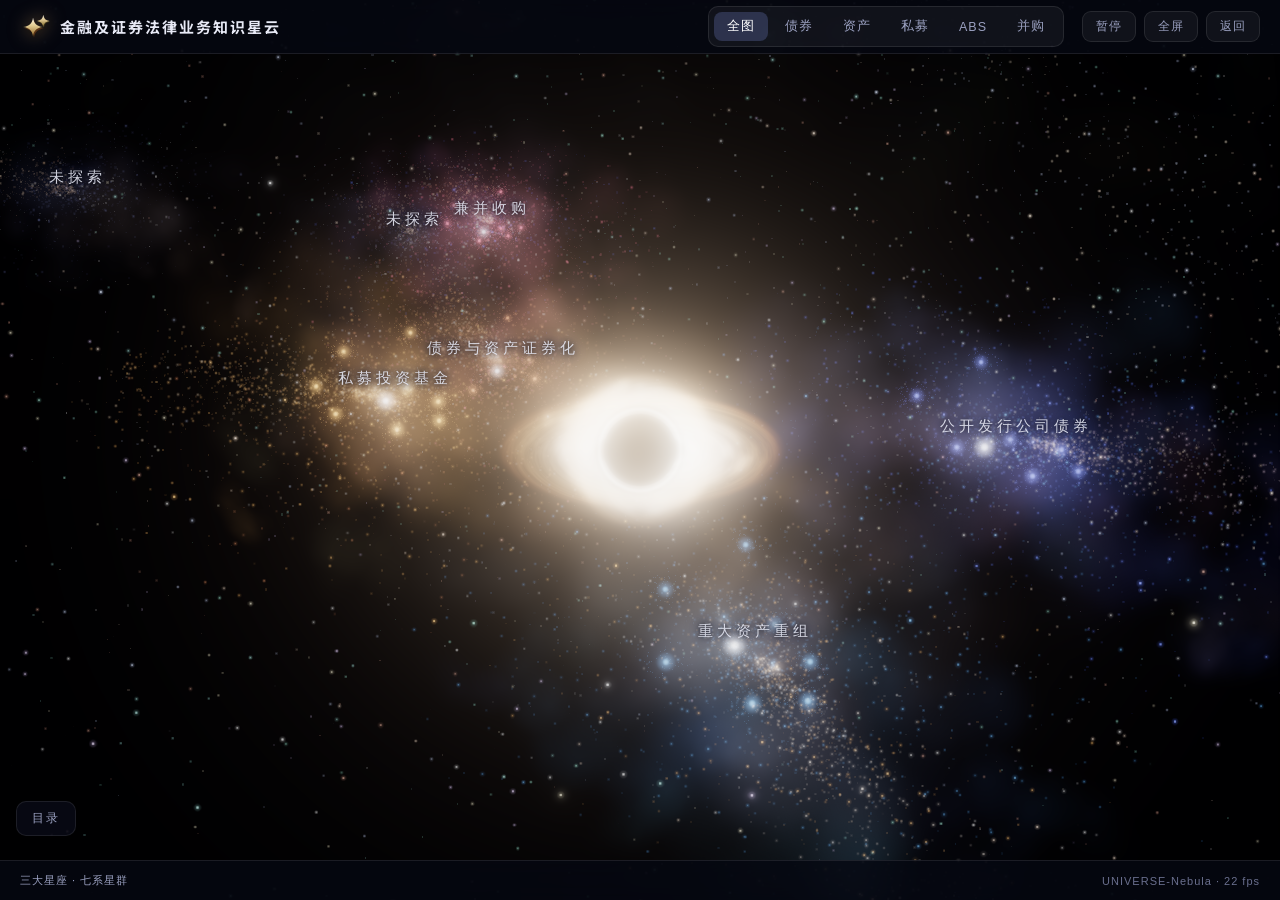
==== commit e0b5f27a: "atlas: A2 label -> 重大资产购买, tab -> 资产, engine v31" ====
--- a/knowledge-atlas/index.html
+++ b/knowledge-atlas/index.html
@@ -1,291 +1,291 @@
-<!DOCTYPE html>
-<html lang="zh-CN">
-<head>
-<meta charset="UTF-8">
-<meta name="viewport" content="width=device-width, initial-scale=1.0">
-<title>金融及证券法律业务知识星云 · 王森律师</title>
-<!-- 字体已本地化（2026-11-16）：改为本地 fonts.css（子目录故用 ../） -->
-<link rel="stylesheet" href="../assets/fonts.css?v=1">
-<script type="importmap">
-{
-  "imports": {
-    "three": "./lib/three.module.js",
-    "three/addons/": "./lib/addons/"
-  }
-}
-</script>
-<style>
-  :root {
-    --panel-bg: rgba(10, 12, 26, 0.72);
-    --panel-border: rgba(255, 255, 255, 0.09);
-    --text-main: #e8eaf6;
-    --text-dim: #9aa0c0;
-    --accent: #8ea2ff;
-    --gold: #ffc46b;
-  }
-  * { margin: 0; padding: 0; box-sizing: border-box; }
-  html, body { width: 100%; height: 100%; overflow: hidden; background: #020208; }
-  body {
-    font-family: "PingFang SC", "Microsoft YaHei", "Source Han Sans SC", sans-serif;
-    color: var(--text-main);
-  }
-  canvas { display: block; }
-
-  .panel {
-    position: absolute;
-    background: var(--panel-bg);
-    border: 1px solid var(--panel-border);
-    border-radius: 14px;
-    backdrop-filter: blur(14px);
-    -webkit-backdrop-filter: blur(14px);
-    box-shadow: 0 8px 32px rgba(0,0,0,.45);
-  }
-
-  /* ── 顶栏：星云名称最左 + 视角标签页居中 + 功能按钮最右（对标金莉珊站） ── */
-  #topbar {
-    position: absolute; top: 0; left: 0; right: 0; height: 54px; z-index: 20;
-    display: flex; align-items: center; gap: 18px; padding: 0 20px;
-    background: rgba(6, 8, 18, 0.80); border-bottom: 1px solid var(--panel-border);
-    backdrop-filter: blur(14px); -webkit-backdrop-filter: blur(14px);
-  }
-  .tb-title { display: flex; align-items: center; gap: 10px; font-family: "Noto Sans SC", "Source Han Sans SC", "Microsoft YaHei", sans-serif; font-size: 15px; font-weight: 700;
-    letter-spacing: 2px; margin-right: auto; white-space: nowrap; }
-  /* v12：黑洞图标（对标王律参考图：黑球+横向吸积盘+上下光弧） */
-  .tb-logo { width: 30px; height: 30px; flex: none; filter: drop-shadow(0 0 9px rgba(255,196,120,.5)) drop-shadow(0 2px 3px rgba(0,0,0,.6)); }
-  #tabs { display: flex; gap: 4px; padding: 5px; background: rgba(255,255,255,.05);
-    border-radius: 10px; border: 1px solid var(--panel-border); }
-  #tabs button {
-    border: none; background: transparent; color: var(--text-dim);
-    font-size: 12.5px; padding: 6px 13px; border-radius: 8px; cursor: pointer;
-    letter-spacing: 1px; transition: all .2s;
-  }
-  #tabs button:hover { color: var(--text-main); background: rgba(255,255,255,.06); }
-  #tabs button.active { color: #fff; background: rgba(142,162,255,.22); }
-  .tb-actions { display: flex; gap: 8px; }
-  .tb-actions button {
-    border: 1px solid var(--panel-border); background: rgba(255,255,255,.05);
-    color: var(--text-dim); font-size: 12px; padding: 6px 13px; border-radius: 9px;
-    cursor: pointer; letter-spacing: 1px; transition: all .2s;
-  }
-  .tb-actions button:hover, .tb-actions button.active { color: #fff; background: rgba(142,162,255,.22); border-color: rgba(142,162,255,.4); }
-
-  /* ── 星群目录：左侧（v12：默认收起；高度固定与右侧抽屉对齐 top66→bottom54；z15 被标签正确遮挡关系反转） ── */
-  #index-panel { top: 66px; left: 16px; bottom: 54px; width: 322px; z-index: 15; display: flex; flex-direction: column; }
-  #index-panel.hidden { display: none; }
-  #btn-index-open {
-    position: absolute; left: 16px; bottom: 64px; z-index: 19;
-    border: 1px solid var(--panel-border); background: var(--panel-bg);
-    color: var(--text-dim); font-size: 12px; padding: 8px 15px; border-radius: 10px;
-    cursor: pointer; letter-spacing: 2px; backdrop-filter: blur(14px);
-    transition: all .2s;
-  }
-  #btn-index-open:hover { color: #fff; background: rgba(142,162,255,.22); border-color: rgba(142,162,255,.4); }
-  #index-panel header { padding: 15px 18px 11px; display: flex; align-items: center; justify-content: space-between; border-bottom: 1px solid var(--panel-border); }
-  #index-panel header h2 { font-size: 14.5px; letter-spacing: 3px; }
-  #index-close { border: none; background: none; color: var(--text-dim); font-size: 15px; cursor: pointer; }
-  #index-close:hover { color: #fff; }
-  #search-wrap { padding: 12px 14px 10px; }
-  #search-input {
-    width: 100%; background: rgba(255,255,255,.06); border: 1px solid var(--panel-border);
-    border-radius: 9px; color: var(--text-main); font-size: 12.5px; padding: 9px 13px; outline: none;
-  }
-  #search-input:focus { border-color: rgba(142,162,255,.5); }
-  #search-input::placeholder { color: #5a5f80; }
-  #index-list { overflow-y: auto; padding: 4px 10px 14px; flex: 1; }
-  #index-list::-webkit-scrollbar { width: 4px; }
-  #index-list::-webkit-scrollbar-thumb { background: rgba(255,255,255,.14); border-radius: 2px; }
-  .idx-universe { display: block; padding: 11px 13px; border-radius: 10px;
-    background: rgba(255,255,255,.05); margin: 4px 0 6px; cursor: pointer; transition: background .15s; }
-  .idx-universe:hover { background: rgba(142,162,255,.12); }
-  /* v12：UNIVERSE-Nebula 横排小字，名字上方左对齐；点框重置起始视角 */
-  .idx-universe .uni-tag { font-size: 8px; letter-spacing: 2.5px; color: #7f89ad; margin-bottom: 4px; }
-  .idx-universe .name { font-size: 13.5px; letter-spacing: 2px; }
-  .idx-group { display: flex; align-items: center; gap: 9px; padding: 10px 12px; border-radius: 10px;
-    background: rgba(255,255,255,.04); margin: 4px 0; cursor: pointer; transition: background .15s; }
-  .idx-group:hover { background: rgba(255,255,255,.08); }
-  .idx-group.open { background: rgba(255,255,255,.07); }
-  .idx-group .dot { width: 8px; height: 8px; border-radius: 50%; flex: none; box-shadow: 0 0 8px currentColor; }
-  .idx-group .name { font-size: 12.5px; letter-spacing: 1px; flex: 1; color: var(--text-main); }
-  .idx-group .count { font-size: 11px; color: var(--text-dim); }
-  .idx-group .arrow { font-size: 10px; color: var(--text-dim); transition: transform .2s; }
-  .idx-group.open .arrow { transform: rotate(90deg); }
-  .idx-children { display: none; padding: 2px 0 4px 8px; }
-  .idx-children.open { display: block; }
-  .idx-neb { display: flex; align-items: center; gap: 8px; padding: 8px 10px; margin: 2px 0 2px 10px;
-    border-radius: 8px; cursor: pointer; transition: background .15s; }
-  .idx-neb:hover { background: rgba(142,162,255,.10); }
-  .idx-neb .code { font-size: 9.5px; color: #7f89ad; letter-spacing: 1px; width: 26px; flex: none; }
-  .idx-neb .name { font-size: 12.5px; color: var(--text-main); flex: 1; }
-  .idx-neb .count { font-size: 10.5px; color: var(--text-dim); }
-  .idx-neb .arrow { font-size: 10px; color: var(--text-dim); transition: transform .2s; }
-  .idx-neb.open .arrow { transform: rotate(90deg); }
-  .idx-nodes { display: none; padding: 0 0 4px 22px; }
-  .idx-nodes.open { display: block; }
-  .idx-child { display: flex; align-items: center; gap: 8px; padding: 6px 10px; border-radius: 8px; cursor: pointer; }
-  .idx-child:hover { background: rgba(142,162,255,.13); }
-  .idx-child .code { font-size: 9.5px; color: #7f89ad; letter-spacing: 1px; width: 38px; flex: none; }
-  .idx-child .name { font-size: 12px; color: var(--text-main); flex: 1; }
-  .idx-child .arrow { font-size: 9px; color: var(--text-dim); }
-  .idx-child.has-card .name::after { content: "◈"; color: var(--gold); margin-left: 6px; font-size: 9px; }
-  .idx-unexplored { margin: 10px 4px 4px; padding: 11px 13px; border-radius: 10px;
-    background: rgba(255,255,255,.03); border: 1px dashed rgba(255,255,255,.10); }
-  .idx-unexplored .name { font-size: 12px; color: var(--text-dim); letter-spacing: 1px; }
-  .idx-unexplored .note { font-size: 10.5px; color: #6a6f8e; margin-top: 5px; line-height: 1.7; }
-
-  /* ── 详情抽屉（右侧，点星弹出，对标 NODE LENS；z-index 15 压过星云标签 5） ── */
-  #drawer {
-    top: 66px; right: 16px; bottom: 54px; width: 380px; z-index: 15;
-    transform: translateX(430px); transition: transform .35s cubic-bezier(.2,.8,.2,1);
-    display: flex; flex-direction: column;
-  }
-  #drawer.open { transform: translateX(0); }
-  #drawer header { padding: 16px 18px 10px; border-bottom: 1px solid var(--panel-border); position: relative; }
-  #drawer-tag { font-size: 9px; letter-spacing: 2.5px; color: var(--gold); opacity: .85; margin-bottom: 6px; }
-  #drawer header h2 { font-size: 16px; letter-spacing: 1px; padding-right: 28px; }
-  #drawer-path { font-size: 11px; color: var(--text-dim); margin-top: 6px; letter-spacing: 1px; }
-  #drawer-anchor { font-size: 11px; color: var(--gold); margin-top: 4px; opacity: .85; }
-  #drawer-close {
-    position: absolute; top: 14px; right: 14px; border: none; background: none;
-    color: var(--text-dim); font-size: 17px; cursor: pointer;
-  }
-  #drawer-close:hover { color: #fff; }
-  #drawer-body { overflow-y: auto; padding: 12px 18px 18px; flex: 1; }
-  #drawer-body::-webkit-scrollbar { width: 4px; }
-  #drawer-body::-webkit-scrollbar-thumb { background: rgba(255,255,255,.14); border-radius: 2px; }
-  .drawer-section { margin-bottom: 14px; }
-  .drawer-section h3 { font-size: 12px; color: var(--accent); letter-spacing: 2px; margin-bottom: 7px; }
-  .leaf-item { font-size: 12.5px; color: var(--text-main); padding: 5px 0 5px 14px; position: relative; opacity: .92; }
-  .leaf-item::before { content: "·"; position: absolute; left: 2px; color: var(--gold); }
-  .card-field { margin-bottom: 9px; }
-  .card-field .fname {
-    font-size: 11px; color: var(--gold); letter-spacing: 1px; margin-bottom: 3px;
-  }
-  .card-field .fname::before { content: "◈ "; font-size: 9px; }
-  .card-field .fval { font-size: 12.5px; line-height: 1.75; color: var(--text-main); opacity: .9; }
-  .no-card { font-size: 12px; color: var(--text-dim); padding: 8px 0; }
-  .drawer-links { font-size: 11.5px; color: var(--text-dim); line-height: 1.9; }
-  .drawer-links b { color: var(--accent); font-weight: 500; }
-
-  /* ── 底部信息栏 ── */
-  #bottombar {
-    position: absolute; bottom: 0; left: 0; right: 0; height: 40px; z-index: 20;
-    display: flex; align-items: center; justify-content: space-between; padding: 0 20px;
-    background: rgba(6, 8, 18, 0.80); border-top: 1px solid var(--panel-border);
-    backdrop-filter: blur(14px); -webkit-backdrop-filter: blur(14px);
-    font-size: 11px; color: var(--text-dim); letter-spacing: 1px;
-  }
-  #bottombar b { color: var(--accent); font-weight: 500; }
-  #bottombar .bb-right { color: #6a6f8e; }
-
-  /* 悬停提示 */
-  #tooltip {
-    position: absolute; pointer-events: none; padding: 7px 12px; border-radius: 8px;
-    background: rgba(8,10,22,.88); border: 1px solid var(--panel-border);
-    font-size: 12px; letter-spacing: 1px; display: none; z-index: 30; max-width: 300px;
-  }
-  #tooltip .tt-sub { font-size: 10.5px; color: var(--text-dim); margin-top: 2px; }
-
-  /* 星云名 3D 标注（v11：z-index 5——低于抽屉 15/顶栏 20，侧边栏弹出或标签转到 UI 区域时被正确遮挡） */
-  .nebula-label {
-    position: absolute; pointer-events: none; transform: translate(-50%, -50%);
-    font-size: 15px; letter-spacing: 4px; color: rgba(232,234,246,.88); z-index: 5;
-    text-shadow: 0 0 6px rgba(2,2,10,.9), 0 0 14px rgba(2,2,10,.7), 0 0 14px rgba(142,162,255,.45); white-space: nowrap;
-  }
-
-  /* v30：三角=仅折叠（指针手型、独立触发）；行其余区域=运镜+折叠 */
-  .idx-group .arrow, .idx-neb .arrow { cursor: pointer; }
-
-  @media (max-width: 760px) {
-    #index-panel { display: none; }
-    #tabs { display: none; }
-  }
-</style>
-</head>
-<body>
-  <div id="topbar">
-    <div class="tb-title">
-      <svg class="tb-logo" viewBox="0 0 24 24" aria-hidden="true">
-        <defs>
-          <linearGradient id="tbStarBody" x1="0" y1="0" x2="0" y2="1">
-            <stop offset="0" stop-color="#fff7e0"/>
-            <stop offset="0.42" stop-color="#e3cd93"/>
-            <stop offset="0.78" stop-color="#b08d4f"/>
-            <stop offset="1" stop-color="#7a6234"/>
-          </linearGradient>
-          <linearGradient id="tbStarHi" x1="0" y1="0" x2="0" y2="1">
-            <stop offset="0" stop-color="#ffffff" stop-opacity="0.95"/>
-            <stop offset="0.55" stop-color="#ffffff" stop-opacity="0"/>
-          </linearGradient>
-          <linearGradient id="tbStarBlue" x1="0" y1="0" x2="0" y2="1">
-            <stop offset="0" stop-color="#f5ead0"/>
-            <stop offset="0.45" stop-color="#d8c08a"/>
-            <stop offset="0.8" stop-color="#9a8348"/>
-            <stop offset="1" stop-color="#5f5230"/>
-          </linearGradient>
-          <linearGradient id="tbStarBlueHi" x1="0" y1="0" x2="0" y2="1">
-            <stop offset="0" stop-color="#ffffff" stop-opacity="0.95"/>
-            <stop offset="0.55" stop-color="#ffffff" stop-opacity="0"/>
-          </linearGradient>
-        </defs>
-        <!-- v23：双子星——主星金橙（大·左下）+ 伴星冰蓝（小·右上错开），各带厚度阴影与受光渐变 -->
-        <path d="M10.4 4.6 C11 9 13.4 11.5 18.4 12 C13.4 12.5 11 15 10.4 19.4 C9.8 15 7.4 12.5 2.4 12 C7.4 11.5 9.8 9 10.4 4.6 Z"
-              fill="#5e3517" opacity="0.9" transform="translate(0.8 1.1)"/>
-        <path d="M10.4 4.6 C11 9 13.4 11.5 18.4 12 C13.4 12.5 11 15 10.4 19.4 C9.8 15 7.4 12.5 2.4 12 C7.4 11.5 9.8 9 10.4 4.6 Z"
-              fill="url(#tbStarBody)"/>
-        <path d="M10.4 4.6 C11 9 13.4 11.5 18.4 12 L10.4 12 Z" fill="url(#tbStarHi)"/>
-        <path d="M18.6 2.4 C18.95 5.2 20.6 6.85 23.6 7.2 C20.6 7.55 18.95 9.2 18.6 12 C18.25 9.2 16.6 7.55 13.6 7.2 C16.6 6.85 18.25 5.2 18.6 2.4 Z"
-              fill="#3f3418" opacity="0.9" transform="translate(0.5 0.6)"/>
-        <path d="M18.6 2.4 C18.95 5.2 20.6 6.85 23.6 7.2 C20.6 7.55 18.95 9.2 18.6 12 C18.25 9.2 16.6 7.55 13.6 7.2 C16.6 6.85 18.25 5.2 18.6 2.4 Z"
-              fill="url(#tbStarBlue)"/>
-        <path d="M18.6 2.4 C18.95 5.2 20.6 6.85 23.6 7.2 L18.6 7.2 Z" fill="url(#tbStarBlueHi)"/>
-      </svg>
-      金融及证券法律业务知识星云
-    </div>
-    <div id="tabs">
-      <button data-tab="all" class="active">全图</button>
-      <button data-tab="A1">债券</button>
-      <button data-tab="A2">重组</button>
-      <button data-tab="B1">私募</button>
-      <button data-tab="B2">ABS</button>
-      <button data-tab="C1">并购</button>
-    </div>
-    <div class="tb-actions">
-      <button id="btn-drift">暂停</button>
-      <button id="btn-fs">全屏</button>
-      <button onclick="location.href='../'">返回</button>
-    </div>
-  </div>
-
-  <button id="btn-index-open">目录</button>
-  <div id="index-panel" class="panel hidden">
-    <header>
-      <h2>星群目录</h2>
-      <button id="index-close">✕</button>
-    </header>
-    <div id="search-wrap">
-      <input id="search-input" type="text" placeholder="搜索卡号或标题（如：备案、对赌、要约）">
-    </div>
-    <div id="index-list"></div>
-  </div>
-
-  <div id="drawer" class="panel">
-    <header>
-      <div id="drawer-tag"></div>
-      <h2 id="drawer-title">节点</h2>
-      <div id="drawer-path"></div>
-      <div id="drawer-anchor"></div>
-      <button id="drawer-close">✕</button>
-    </header>
-    <div id="drawer-body"></div>
-  </div>
-
-  <div id="bottombar">
-    <div class="bb-left">三大星座 · 七系星群</div>
-    <div class="bb-right">UNIVERSE-Nebula · <span id="st-fps">60</span> fps</div>
-  </div>
-
-  <div id="tooltip"><div class="tt-name"></div><div class="tt-sub"></div></div>
-
-  <script type="module" src="./engine.js?v=30"></script>
-</body>
-</html>
+<!DOCTYPE html>
+<html lang="zh-CN">
+<head>
+<meta charset="UTF-8">
+<meta name="viewport" content="width=device-width, initial-scale=1.0">
+<title>金融及证券法律业务知识星云 · 王森律师</title>
+<!-- 字体已本地化（2026-11-16）：改为本地 fonts.css（子目录故用 ../） -->
+<link rel="stylesheet" href="../assets/fonts.css?v=1">
+<script type="importmap">
+{
+  "imports": {
+    "three": "./lib/three.module.js",
+    "three/addons/": "./lib/addons/"
+  }
+}
+</script>
+<style>
+  :root {
+    --panel-bg: rgba(10, 12, 26, 0.72);
+    --panel-border: rgba(255, 255, 255, 0.09);
+    --text-main: #e8eaf6;
+    --text-dim: #9aa0c0;
+    --accent: #8ea2ff;
+    --gold: #ffc46b;
+  }
+  * { margin: 0; padding: 0; box-sizing: border-box; }
+  html, body { width: 100%; height: 100%; overflow: hidden; background: #020208; }
+  body {
+    font-family: "PingFang SC", "Microsoft YaHei", "Source Han Sans SC", sans-serif;
+    color: var(--text-main);
+  }
+  canvas { display: block; }
+
+  .panel {
+    position: absolute;
+    background: var(--panel-bg);
+    border: 1px solid var(--panel-border);
+    border-radius: 14px;
+    backdrop-filter: blur(14px);
+    -webkit-backdrop-filter: blur(14px);
+    box-shadow: 0 8px 32px rgba(0,0,0,.45);
+  }
+
+  /* ── 顶栏：星云名称最左 + 视角标签页居中 + 功能按钮最右（对标金莉珊站） ── */
+  #topbar {
+    position: absolute; top: 0; left: 0; right: 0; height: 54px; z-index: 20;
+    display: flex; align-items: center; gap: 18px; padding: 0 20px;
+    background: rgba(6, 8, 18, 0.80); border-bottom: 1px solid var(--panel-border);
+    backdrop-filter: blur(14px); -webkit-backdrop-filter: blur(14px);
+  }
+  .tb-title { display: flex; align-items: center; gap: 10px; font-family: "Noto Sans SC", "Source Han Sans SC", "Microsoft YaHei", sans-serif; font-size: 15px; font-weight: 700;
+    letter-spacing: 2px; margin-right: auto; white-space: nowrap; }
+  /* v12：黑洞图标（对标王律参考图：黑球+横向吸积盘+上下光弧） */
+  .tb-logo { width: 30px; height: 30px; flex: none; filter: drop-shadow(0 0 9px rgba(255,196,120,.5)) drop-shadow(0 2px 3px rgba(0,0,0,.6)); }
+  #tabs { display: flex; gap: 4px; padding: 5px; background: rgba(255,255,255,.05);
+    border-radius: 10px; border: 1px solid var(--panel-border); }
+  #tabs button {
+    border: none; background: transparent; color: var(--text-dim);
+    font-size: 12.5px; padding: 6px 13px; border-radius: 8px; cursor: pointer;
+    letter-spacing: 1px; transition: all .2s;
+  }
+  #tabs button:hover { color: var(--text-main); background: rgba(255,255,255,.06); }
+  #tabs button.active { color: #fff; background: rgba(142,162,255,.22); }
+  .tb-actions { display: flex; gap: 8px; }
+  .tb-actions button {
+    border: 1px solid var(--panel-border); background: rgba(255,255,255,.05);
+    color: var(--text-dim); font-size: 12px; padding: 6px 13px; border-radius: 9px;
+    cursor: pointer; letter-spacing: 1px; transition: all .2s;
+  }
+  .tb-actions button:hover, .tb-actions button.active { color: #fff; background: rgba(142,162,255,.22); border-color: rgba(142,162,255,.4); }
+
+  /* ── 星群目录：左侧（v12：默认收起；高度固定与右侧抽屉对齐 top66→bottom54；z15 被标签正确遮挡关系反转） ── */
+  #index-panel { top: 66px; left: 16px; bottom: 54px; width: 322px; z-index: 15; display: flex; flex-direction: column; }
+  #index-panel.hidden { display: none; }
+  #btn-index-open {
+    position: absolute; left: 16px; bottom: 64px; z-index: 19;
+    border: 1px solid var(--panel-border); background: var(--panel-bg);
+    color: var(--text-dim); font-size: 12px; padding: 8px 15px; border-radius: 10px;
+    cursor: pointer; letter-spacing: 2px; backdrop-filter: blur(14px);
+    transition: all .2s;
+  }
+  #btn-index-open:hover { color: #fff; background: rgba(142,162,255,.22); border-color: rgba(142,162,255,.4); }
+  #index-panel header { padding: 15px 18px 11px; display: flex; align-items: center; justify-content: space-between; border-bottom: 1px solid var(--panel-border); }
+  #index-panel header h2 { font-size: 14.5px; letter-spacing: 3px; }
+  #index-close { border: none; background: none; color: var(--text-dim); font-size: 15px; cursor: pointer; }
+  #index-close:hover { color: #fff; }
+  #search-wrap { padding: 12px 14px 10px; }
+  #search-input {
+    width: 100%; background: rgba(255,255,255,.06); border: 1px solid var(--panel-border);
+    border-radius: 9px; color: var(--text-main); font-size: 12.5px; padding: 9px 13px; outline: none;
+  }
+  #search-input:focus { border-color: rgba(142,162,255,.5); }
+  #search-input::placeholder { color: #5a5f80; }
+  #index-list { overflow-y: auto; padding: 4px 10px 14px; flex: 1; }
+  #index-list::-webkit-scrollbar { width: 4px; }
+  #index-list::-webkit-scrollbar-thumb { background: rgba(255,255,255,.14); border-radius: 2px; }
+  .idx-universe { display: block; padding: 11px 13px; border-radius: 10px;
+    background: rgba(255,255,255,.05); margin: 4px 0 6px; cursor: pointer; transition: background .15s; }
+  .idx-universe:hover { background: rgba(142,162,255,.12); }
+  /* v12：UNIVERSE-Nebula 横排小字，名字上方左对齐；点框重置起始视角 */
+  .idx-universe .uni-tag { font-size: 8px; letter-spacing: 2.5px; color: #7f89ad; margin-bottom: 4px; }
+  .idx-universe .name { font-size: 13.5px; letter-spacing: 2px; }
+  .idx-group { display: flex; align-items: center; gap: 9px; padding: 10px 12px; border-radius: 10px;
+    background: rgba(255,255,255,.04); margin: 4px 0; cursor: pointer; transition: background .15s; }
+  .idx-group:hover { background: rgba(255,255,255,.08); }
+  .idx-group.open { background: rgba(255,255,255,.07); }
+  .idx-group .dot { width: 8px; height: 8px; border-radius: 50%; flex: none; box-shadow: 0 0 8px currentColor; }
+  .idx-group .name { font-size: 12.5px; letter-spacing: 1px; flex: 1; color: var(--text-main); }
+  .idx-group .count { font-size: 11px; color: var(--text-dim); }
+  .idx-group .arrow { font-size: 10px; color: var(--text-dim); transition: transform .2s; }
+  .idx-group.open .arrow { transform: rotate(90deg); }
+  .idx-children { display: none; padding: 2px 0 4px 8px; }
+  .idx-children.open { display: block; }
+  .idx-neb { display: flex; align-items: center; gap: 8px; padding: 8px 10px; margin: 2px 0 2px 10px;
+    border-radius: 8px; cursor: pointer; transition: background .15s; }
+  .idx-neb:hover { background: rgba(142,162,255,.10); }
+  .idx-neb .code { font-size: 9.5px; color: #7f89ad; letter-spacing: 1px; width: 26px; flex: none; }
+  .idx-neb .name { font-size: 12.5px; color: var(--text-main); flex: 1; }
+  .idx-neb .count { font-size: 10.5px; color: var(--text-dim); }
+  .idx-neb .arrow { font-size: 10px; color: var(--text-dim); transition: transform .2s; }
+  .idx-neb.open .arrow { transform: rotate(90deg); }
+  .idx-nodes { display: none; padding: 0 0 4px 22px; }
+  .idx-nodes.open { display: block; }
+  .idx-child { display: flex; align-items: center; gap: 8px; padding: 6px 10px; border-radius: 8px; cursor: pointer; }
+  .idx-child:hover { background: rgba(142,162,255,.13); }
+  .idx-child .code { font-size: 9.5px; color: #7f89ad; letter-spacing: 1px; width: 38px; flex: none; }
+  .idx-child .name { font-size: 12px; color: var(--text-main); flex: 1; }
+  .idx-child .arrow { font-size: 9px; color: var(--text-dim); }
+  .idx-child.has-card .name::after { content: "◈"; color: var(--gold); margin-left: 6px; font-size: 9px; }
+  .idx-unexplored { margin: 10px 4px 4px; padding: 11px 13px; border-radius: 10px;
+    background: rgba(255,255,255,.03); border: 1px dashed rgba(255,255,255,.10); }
+  .idx-unexplored .name { font-size: 12px; color: var(--text-dim); letter-spacing: 1px; }
+  .idx-unexplored .note { font-size: 10.5px; color: #6a6f8e; margin-top: 5px; line-height: 1.7; }
+
+  /* ── 详情抽屉（右侧，点星弹出，对标 NODE LENS；z-index 15 压过星云标签 5） ── */
+  #drawer {
+    top: 66px; right: 16px; bottom: 54px; width: 380px; z-index: 15;
+    transform: translateX(430px); transition: transform .35s cubic-bezier(.2,.8,.2,1);
+    display: flex; flex-direction: column;
+  }
+  #drawer.open { transform: translateX(0); }
+  #drawer header { padding: 16px 18px 10px; border-bottom: 1px solid var(--panel-border); position: relative; }
+  #drawer-tag { font-size: 9px; letter-spacing: 2.5px; color: var(--gold); opacity: .85; margin-bottom: 6px; }
+  #drawer header h2 { font-size: 16px; letter-spacing: 1px; padding-right: 28px; }
+  #drawer-path { font-size: 11px; color: var(--text-dim); margin-top: 6px; letter-spacing: 1px; }
+  #drawer-anchor { font-size: 11px; color: var(--gold); margin-top: 4px; opacity: .85; }
+  #drawer-close {
+    position: absolute; top: 14px; right: 14px; border: none; background: none;
+    color: var(--text-dim); font-size: 17px; cursor: pointer;
+  }
+  #drawer-close:hover { color: #fff; }
+  #drawer-body { overflow-y: auto; padding: 12px 18px 18px; flex: 1; }
+  #drawer-body::-webkit-scrollbar { width: 4px; }
+  #drawer-body::-webkit-scrollbar-thumb { background: rgba(255,255,255,.14); border-radius: 2px; }
+  .drawer-section { margin-bottom: 14px; }
+  .drawer-section h3 { font-size: 12px; color: var(--accent); letter-spacing: 2px; margin-bottom: 7px; }
+  .leaf-item { font-size: 12.5px; color: var(--text-main); padding: 5px 0 5px 14px; position: relative; opacity: .92; }
+  .leaf-item::before { content: "·"; position: absolute; left: 2px; color: var(--gold); }
+  .card-field { margin-bottom: 9px; }
+  .card-field .fname {
+    font-size: 11px; color: var(--gold); letter-spacing: 1px; margin-bottom: 3px;
+  }
+  .card-field .fname::before { content: "◈ "; font-size: 9px; }
+  .card-field .fval { font-size: 12.5px; line-height: 1.75; color: var(--text-main); opacity: .9; }
+  .no-card { font-size: 12px; color: var(--text-dim); padding: 8px 0; }
+  .drawer-links { font-size: 11.5px; color: var(--text-dim); line-height: 1.9; }
+  .drawer-links b { color: var(--accent); font-weight: 500; }
+
+  /* ── 底部信息栏 ── */
+  #bottombar {
+    position: absolute; bottom: 0; left: 0; right: 0; height: 40px; z-index: 20;
+    display: flex; align-items: center; justify-content: space-between; padding: 0 20px;
+    background: rgba(6, 8, 18, 0.80); border-top: 1px solid var(--panel-border);
+    backdrop-filter: blur(14px); -webkit-backdrop-filter: blur(14px);
+    font-size: 11px; color: var(--text-dim); letter-spacing: 1px;
+  }
+  #bottombar b { color: var(--accent); font-weight: 500; }
+  #bottombar .bb-right { color: #6a6f8e; }
+
+  /* 悬停提示 */
+  #tooltip {
+    position: absolute; pointer-events: none; padding: 7px 12px; border-radius: 8px;
+    background: rgba(8,10,22,.88); border: 1px solid var(--panel-border);
+    font-size: 12px; letter-spacing: 1px; display: none; z-index: 30; max-width: 300px;
+  }
+  #tooltip .tt-sub { font-size: 10.5px; color: var(--text-dim); margin-top: 2px; }
+
+  /* 星云名 3D 标注（v11：z-index 5——低于抽屉 15/顶栏 20，侧边栏弹出或标签转到 UI 区域时被正确遮挡） */
+  .nebula-label {
+    position: absolute; pointer-events: none; transform: translate(-50%, -50%);
+    font-size: 15px; letter-spacing: 4px; color: rgba(232,234,246,.88); z-index: 5;
+    text-shadow: 0 0 6px rgba(2,2,10,.9), 0 0 14px rgba(2,2,10,.7), 0 0 14px rgba(142,162,255,.45); white-space: nowrap;
+  }
+
+  /* v30：三角=仅折叠（指针手型、独立触发）；行其余区域=运镜+折叠 */
+  .idx-group .arrow, .idx-neb .arrow { cursor: pointer; }
+
+  @media (max-width: 760px) {
+    #index-panel { display: none; }
+    #tabs { display: none; }
+  }
+</style>
+</head>
+<body>
+  <div id="topbar">
+    <div class="tb-title">
+      <svg class="tb-logo" viewBox="0 0 24 24" aria-hidden="true">
+        <defs>
+          <linearGradient id="tbStarBody" x1="0" y1="0" x2="0" y2="1">
+            <stop offset="0" stop-color="#fff7e0"/>
+            <stop offset="0.42" stop-color="#e3cd93"/>
+            <stop offset="0.78" stop-color="#b08d4f"/>
+            <stop offset="1" stop-color="#7a6234"/>
+          </linearGradient>
+          <linearGradient id="tbStarHi" x1="0" y1="0" x2="0" y2="1">
+            <stop offset="0" stop-color="#ffffff" stop-opacity="0.95"/>
+            <stop offset="0.55" stop-color="#ffffff" stop-opacity="0"/>
+          </linearGradient>
+          <linearGradient id="tbStarBlue" x1="0" y1="0" x2="0" y2="1">
+            <stop offset="0" stop-color="#f5ead0"/>
+            <stop offset="0.45" stop-color="#d8c08a"/>
+            <stop offset="0.8" stop-color="#9a8348"/>
+            <stop offset="1" stop-color="#5f5230"/>
+          </linearGradient>
+          <linearGradient id="tbStarBlueHi" x1="0" y1="0" x2="0" y2="1">
+            <stop offset="0" stop-color="#ffffff" stop-opacity="0.95"/>
+            <stop offset="0.55" stop-color="#ffffff" stop-opacity="0"/>
+          </linearGradient>
+        </defs>
+        <!-- v23：双子星——主星金橙（大·左下）+ 伴星冰蓝（小·右上错开），各带厚度阴影与受光渐变 -->
+        <path d="M10.4 4.6 C11 9 13.4 11.5 18.4 12 C13.4 12.5 11 15 10.4 19.4 C9.8 15 7.4 12.5 2.4 12 C7.4 11.5 9.8 9 10.4 4.6 Z"
+              fill="#5e3517" opacity="0.9" transform="translate(0.8 1.1)"/>
+        <path d="M10.4 4.6 C11 9 13.4 11.5 18.4 12 C13.4 12.5 11 15 10.4 19.4 C9.8 15 7.4 12.5 2.4 12 C7.4 11.5 9.8 9 10.4 4.6 Z"
+              fill="url(#tbStarBody)"/>
+        <path d="M10.4 4.6 C11 9 13.4 11.5 18.4 12 L10.4 12 Z" fill="url(#tbStarHi)"/>
+        <path d="M18.6 2.4 C18.95 5.2 20.6 6.85 23.6 7.2 C20.6 7.55 18.95 9.2 18.6 12 C18.25 9.2 16.6 7.55 13.6 7.2 C16.6 6.85 18.25 5.2 18.6 2.4 Z"
+              fill="#3f3418" opacity="0.9" transform="translate(0.5 0.6)"/>
+        <path d="M18.6 2.4 C18.95 5.2 20.6 6.85 23.6 7.2 C20.6 7.55 18.95 9.2 18.6 12 C18.25 9.2 16.6 7.55 13.6 7.2 C16.6 6.85 18.25 5.2 18.6 2.4 Z"
+              fill="url(#tbStarBlue)"/>
+        <path d="M18.6 2.4 C18.95 5.2 20.6 6.85 23.6 7.2 L18.6 7.2 Z" fill="url(#tbStarBlueHi)"/>
+      </svg>
+      金融及证券法律业务知识星云
+    </div>
+    <div id="tabs">
+      <button data-tab="all" class="active">全图</button>
+      <button data-tab="A1">债券</button>
+      <button data-tab="A2">资产</button>
+      <button data-tab="B1">私募</button>
+      <button data-tab="B2">ABS</button>
+      <button data-tab="C1">并购</button>
+    </div>
+    <div class="tb-actions">
+      <button id="btn-drift">暂停</button>
+      <button id="btn-fs">全屏</button>
+      <button onclick="location.href='../'">返回</button>
+    </div>
+  </div>
+
+  <button id="btn-index-open">目录</button>
+  <div id="index-panel" class="panel hidden">
+    <header>
+      <h2>星群目录</h2>
+      <button id="index-close">✕</button>
+    </header>
+    <div id="search-wrap">
+      <input id="search-input" type="text" placeholder="搜索卡号或标题（如：备案、对赌、要约）">
+    </div>
+    <div id="index-list"></div>
+  </div>
+
+  <div id="drawer" class="panel">
+    <header>
+      <div id="drawer-tag"></div>
+      <h2 id="drawer-title">节点</h2>
+      <div id="drawer-path"></div>
+      <div id="drawer-anchor"></div>
+      <button id="drawer-close">✕</button>
+    </header>
+    <div id="drawer-body"></div>
+  </div>
+
+  <div id="bottombar">
+    <div class="bb-left">三大星座 · 七系星群</div>
+    <div class="bb-right">UNIVERSE-Nebula · <span id="st-fps">60</span> fps</div>
+  </div>
+
+  <div id="tooltip"><div class="tt-name"></div><div class="tt-sub"></div></div>
+
+  <script type="module" src="./engine.js?v=31"></script>
+</body>
+</html>
